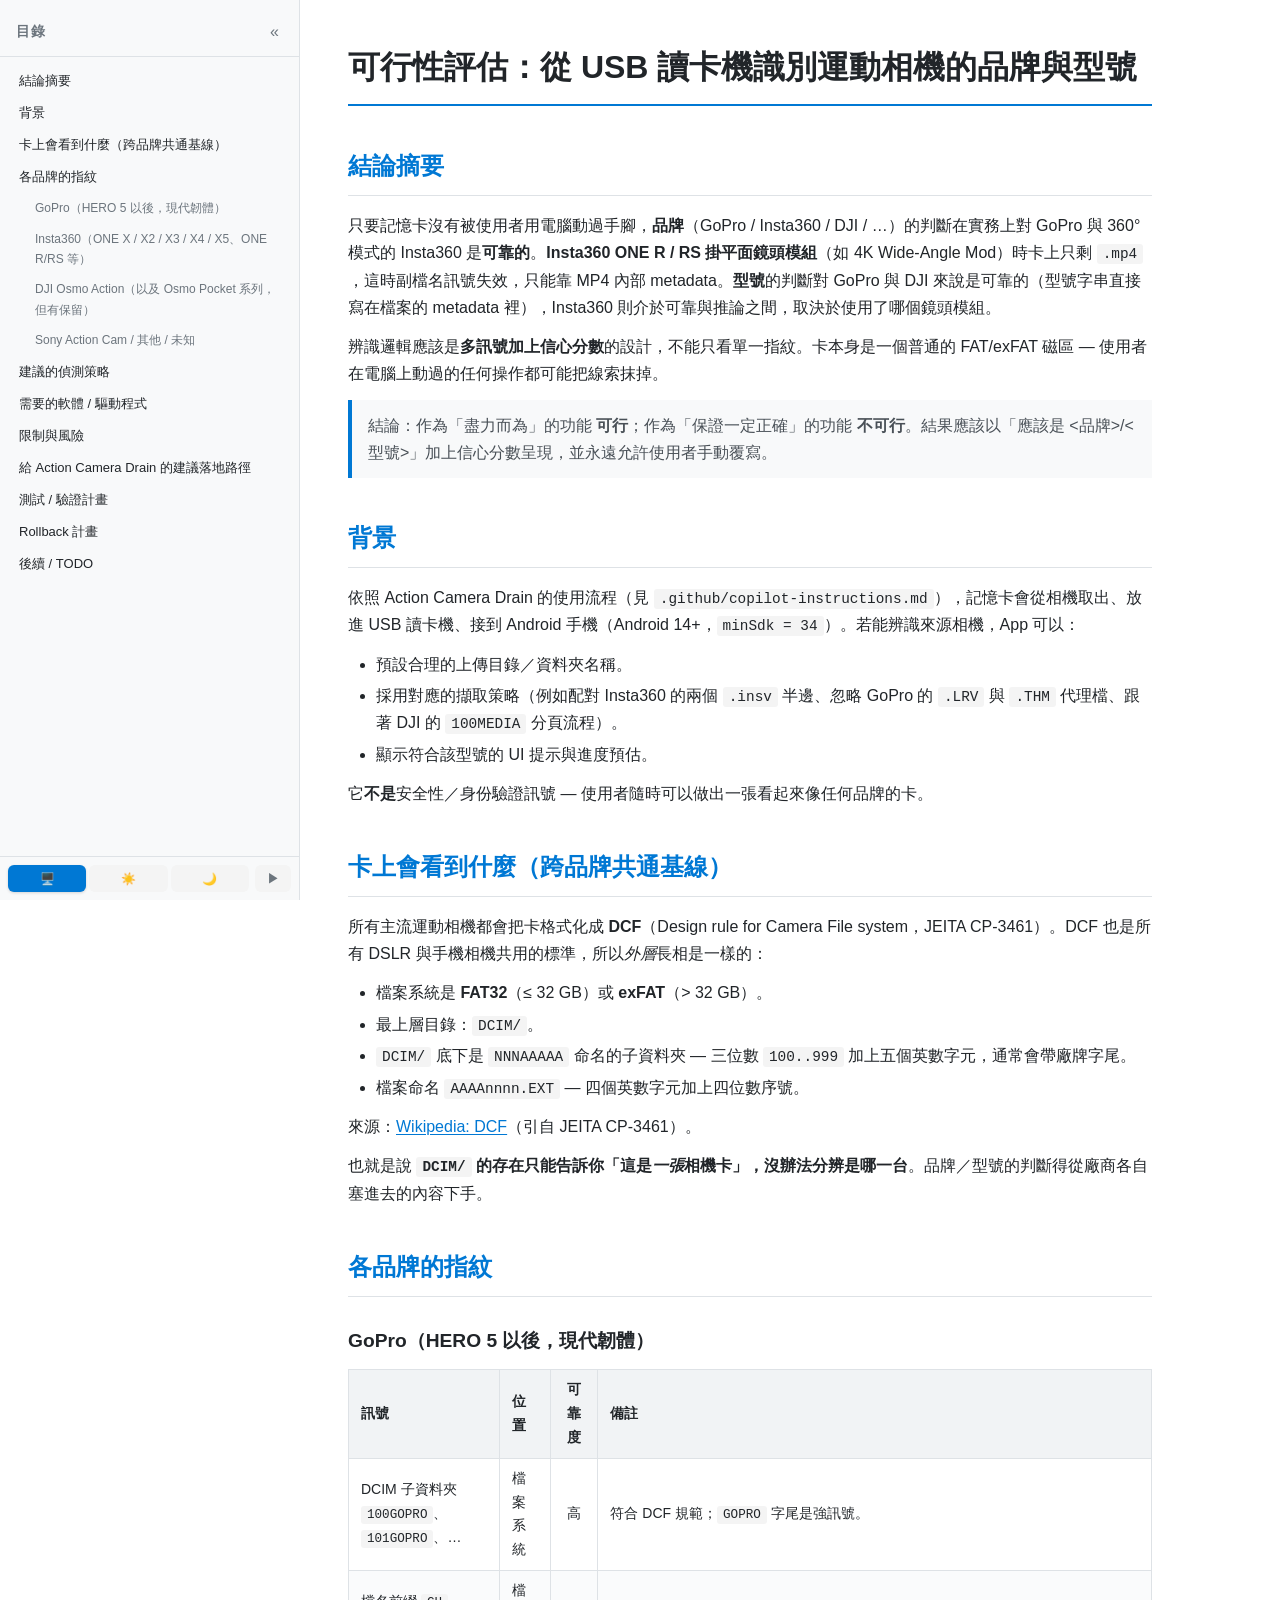
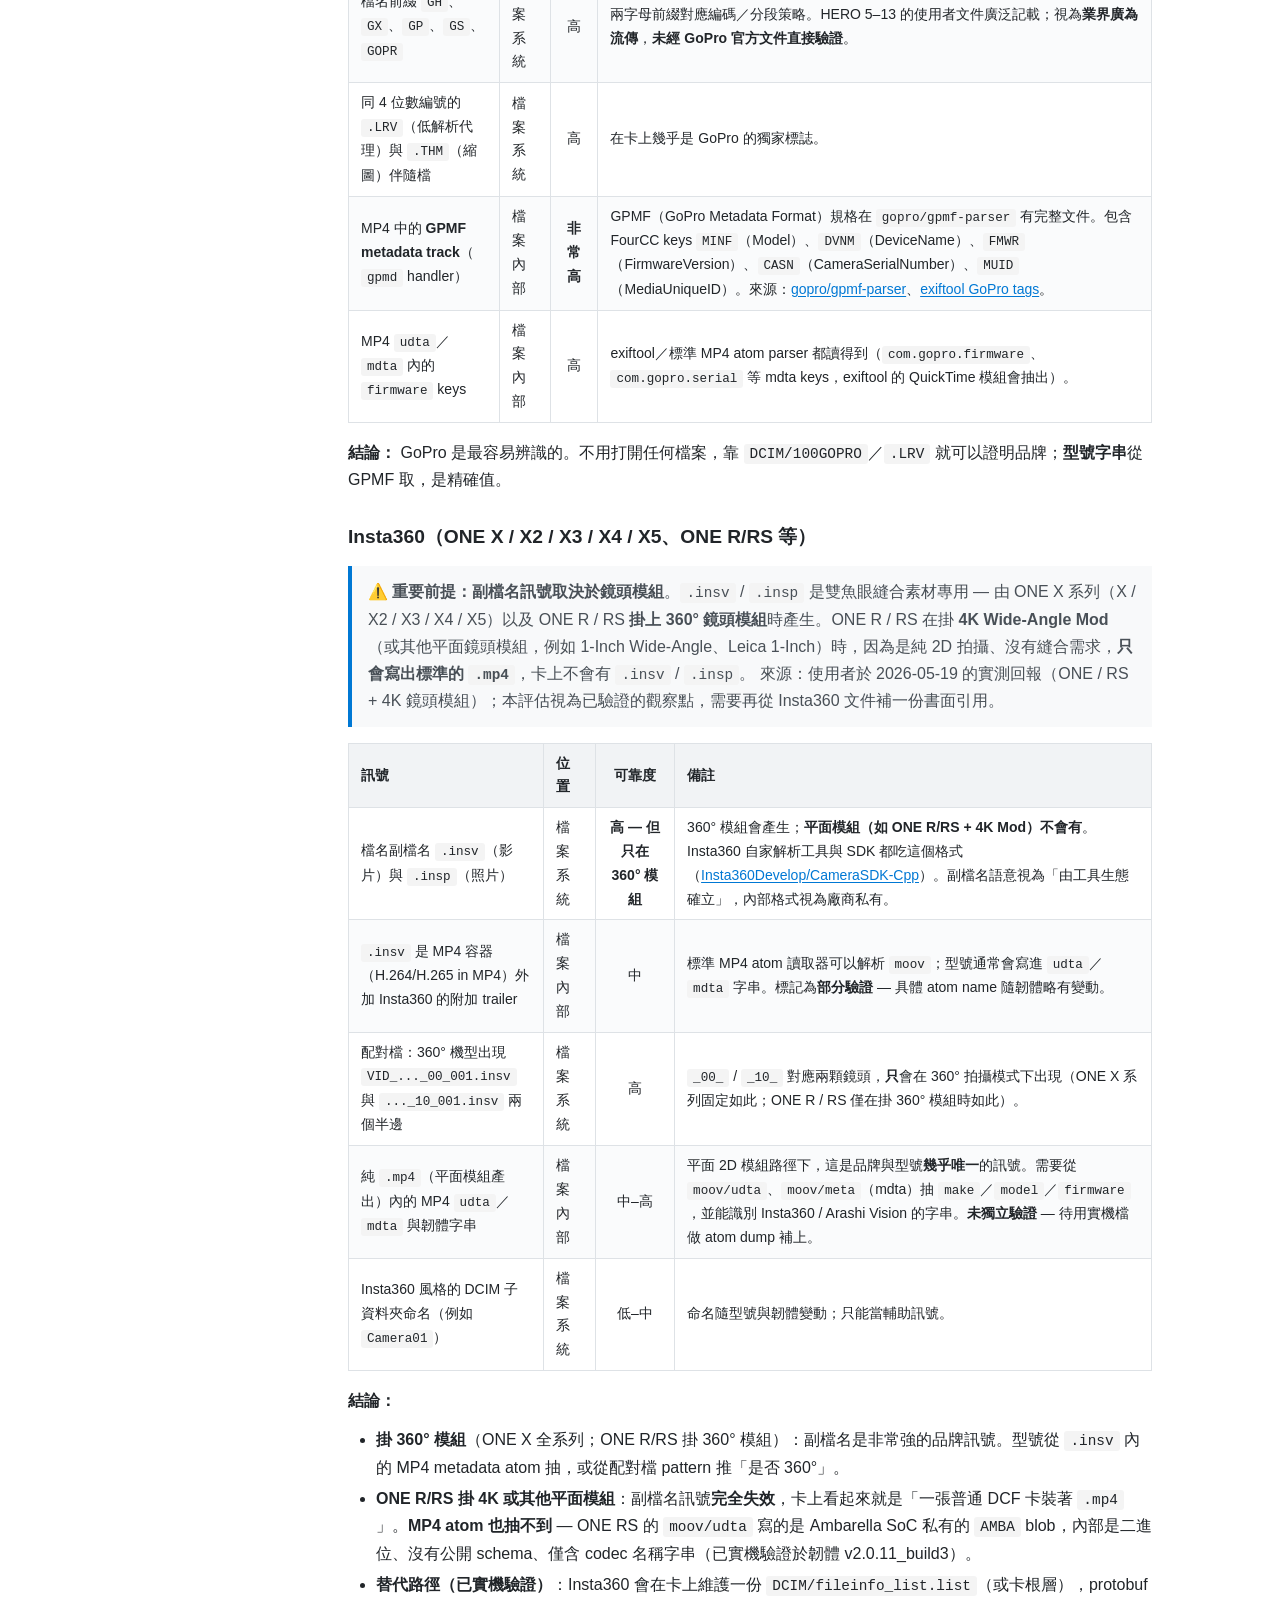
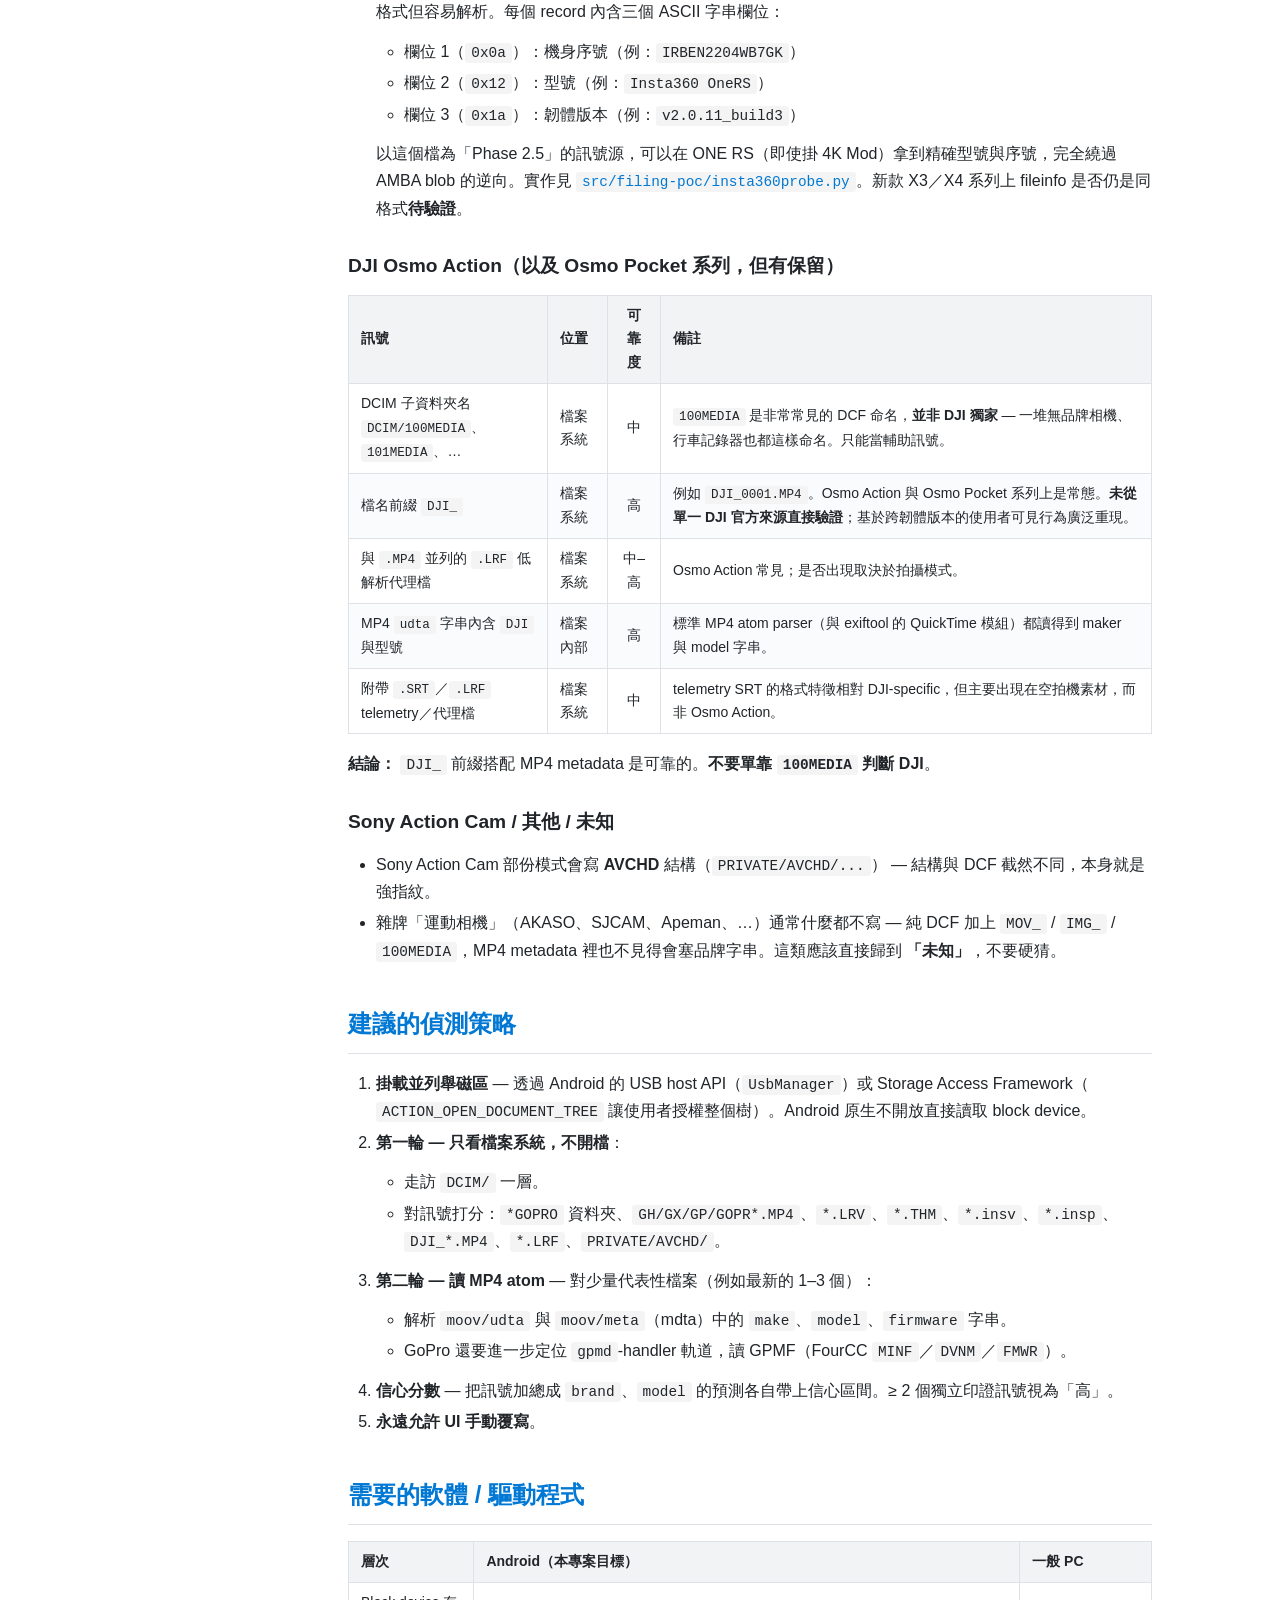
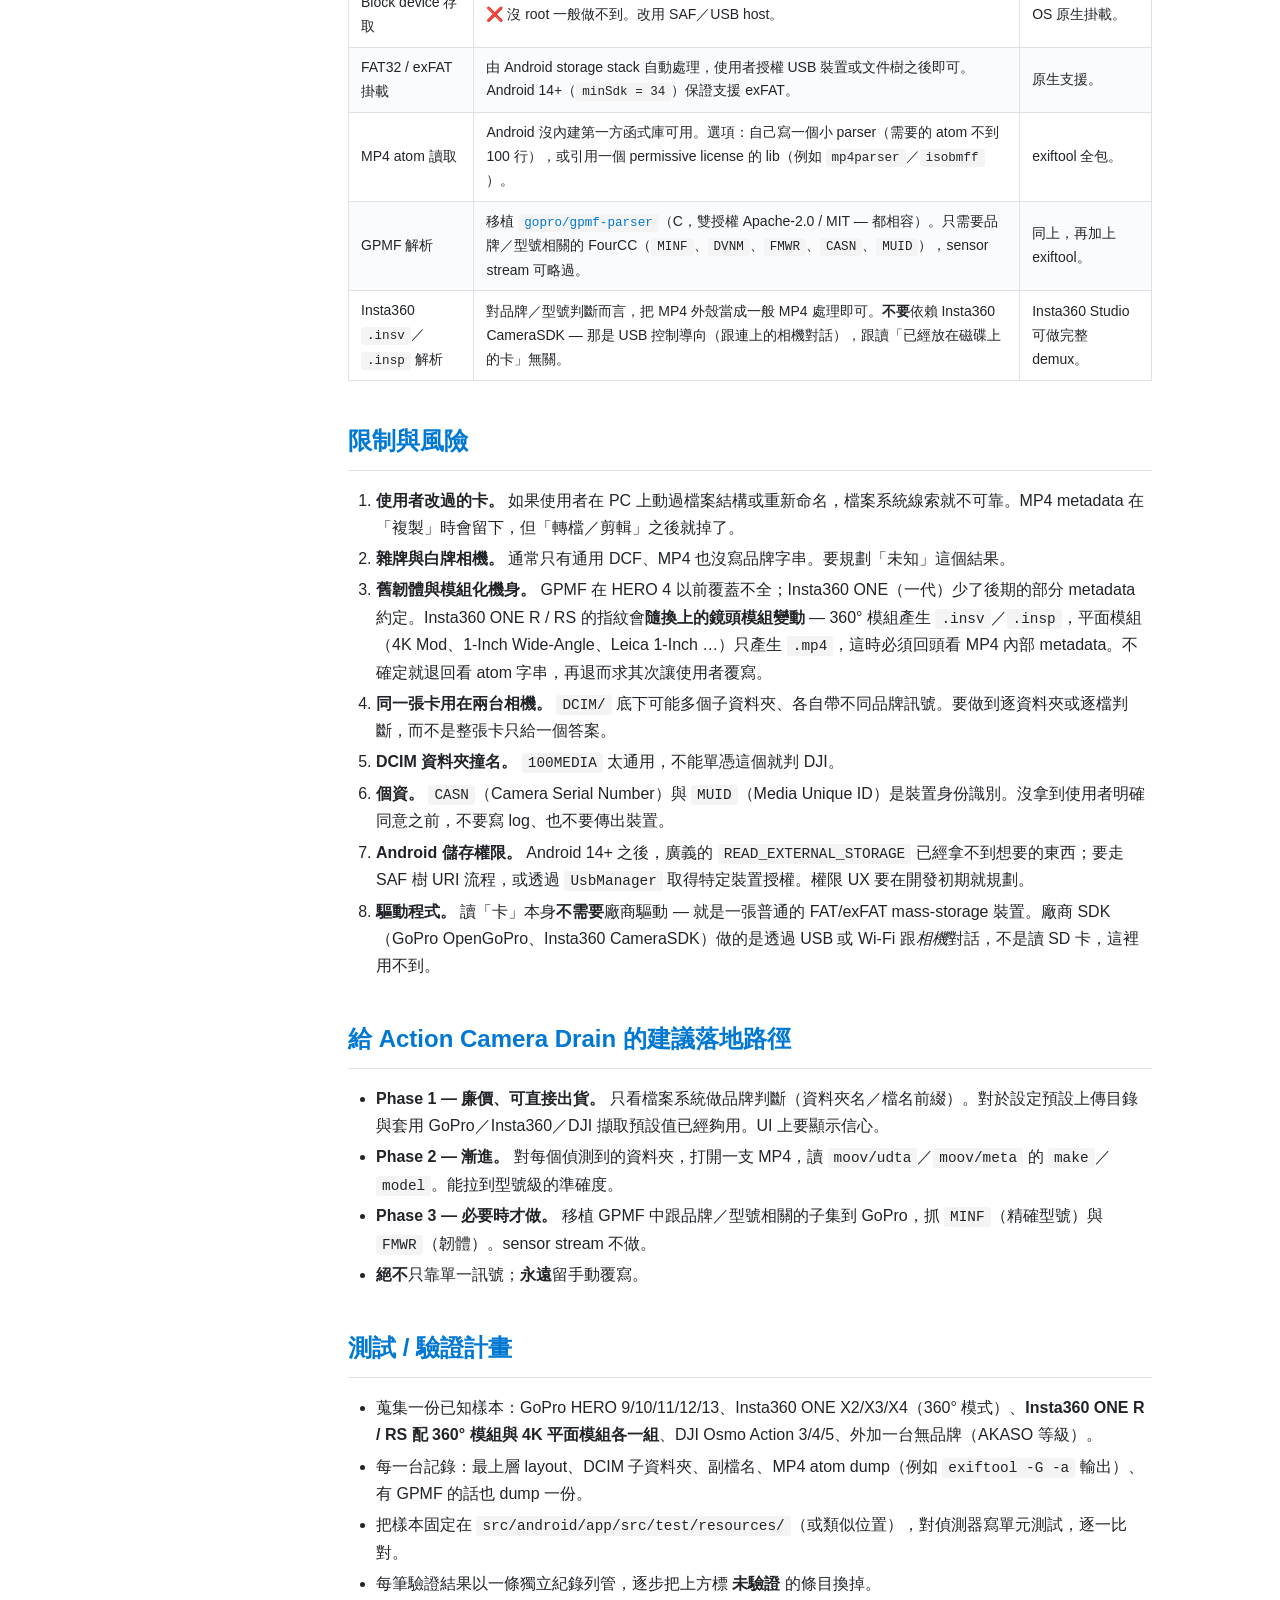
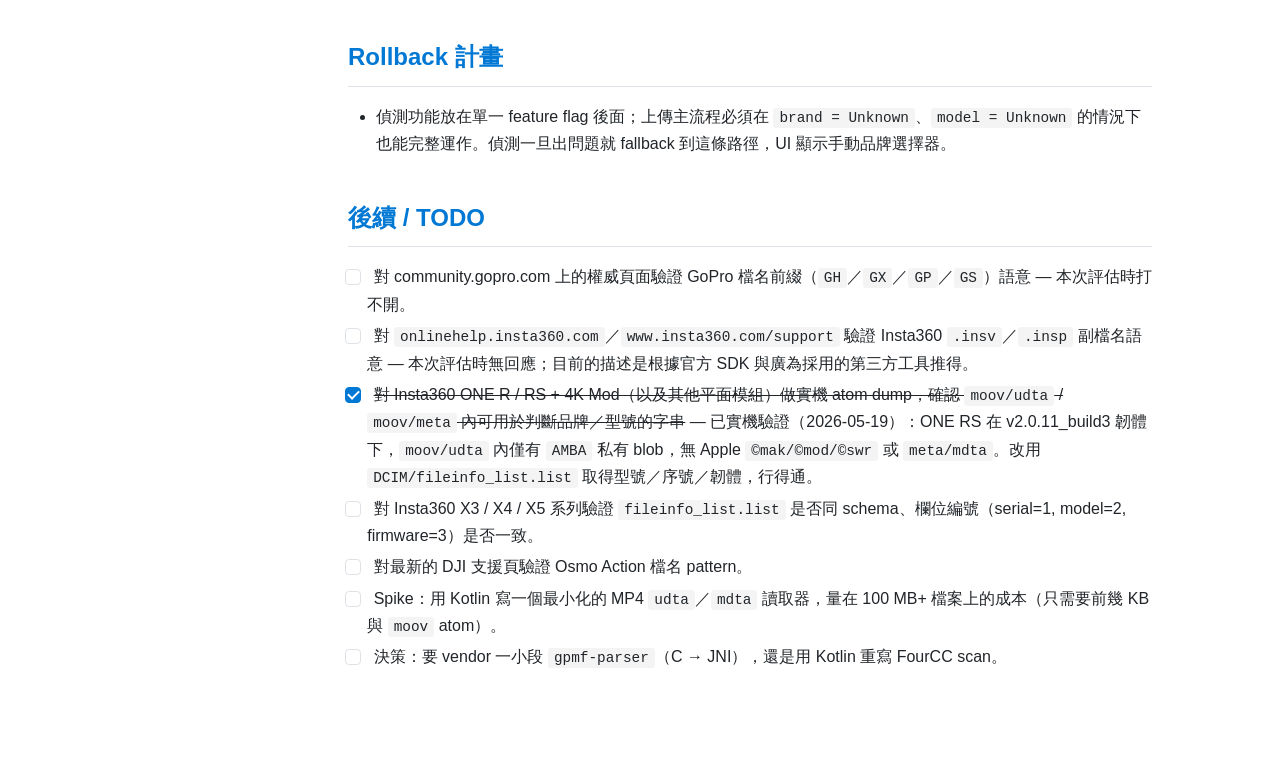
==== docs/eval-action-camera-flash-detection.html @ 180770f6 "feat: Standard Flow first version — docs, filing-poc, Android skeleton Documentation (docs/): - eval" ====
<!DOCTYPE html>
<html lang="zh-TW">
<head>
<meta charset="UTF-8">
<meta name="viewport" content="width=device-width, initial-scale=1.0">
<title>可行性評估：從 USB 讀卡機識別運動相機的品牌與型號 | eval-action-camera-flash-detection</title>
<link rel="icon" href="data:image/svg+xml,<svg xmlns='http://www.w3.org/2000/svg' viewBox='0 0 32 32'><rect x='6' y='2' width='20' height='28' rx='2' fill='%23fff' stroke='%230078d4' stroke-width='2'/><line x1='10' y1='10' x2='22' y2='10' stroke='%230078d4' stroke-width='1.5' stroke-linecap='round'/><line x1='10' y1='15' x2='22' y2='15' stroke='%23b0b0b0' stroke-width='1.5' stroke-linecap='round'/><line x1='10' y1='20' x2='18' y2='20' stroke='%23b0b0b0' stroke-width='1.5' stroke-linecap='round'/></svg>">
<meta name="description" content="評估當運動相機的記憶卡透過 USB 讀卡機連到電腦或手機時，是否能可靠地辨識出來源相機的品牌（GoPro / Insta360 / DJI / …）與型號，以及具體的做法、限制與風險。">
<meta name="author" content="dinowang">
<meta name="keywords" content="運動相機, GoPro, Insta360, DJI Osmo Action, DCF, GPMF, MP4 metadata, SD card, USB OTG, 指紋辨識">
<script>
// Apply theme early to prevent flash of wrong theme
(function(){var t=(function(){try{return localStorage.getItem('theme')}catch(_){return null}})()||'auto';var d=t==='auto'?window.matchMedia('(prefers-color-scheme:dark)').matches?'dark':'light':t;document.documentElement.setAttribute('data-theme',d)})();
</script>
<style>
:root {
  --sidebar-width: 300px;
  --bg-sidebar: #f8f9fa;
  --bg-main: #ffffff;
  --border-color: #dee2e6;
  --accent: #0078d4;
  --accent-bg: #e8f4fd;
  --text: #212529;
  --text-muted: #6c757d;
  --code-bg: #f4f4f4;
  --code-block-bg: #f6f8fa;
  --code-block-text: #24292e;
  --table-header-bg: #f1f3f5;
  --table-stripe-bg: #fafbfc;
  --blockquote-bg: #f8f9fa;
  --blockquote-text: #495057;
  --sidebar-hover: #e9ecef;
  --sidebar-scrollbar: #ccc;
  --lightbox-bg: rgba(0,0,0,0.7);
  --copy-btn-bg: #f0f0f0;
  --link-color: #0078d4;
  --link-visited: #68217a;
}
:root[data-theme="dark"] {
  --bg-sidebar: #1e1e1e;
  --bg-main: #181818;
  --border-color: #3a3a3a;
  --accent: #4da6ff;
  --accent-bg: #1a2e40;
  --text: #d4d4d4;
  --text-muted: #888;
  --code-bg: #2d2d2d;
  --code-block-bg: #0d0d0d;
  --code-block-text: #d4d4d4;
  --table-header-bg: #2a2a2a;
  --table-stripe-bg: #1f1f1f;
  --blockquote-bg: #222;
  --blockquote-text: #aaa;
  --sidebar-hover: #2a2a2a;
  --sidebar-scrollbar: #555;
  --lightbox-bg: rgba(0,0,0,0.85);
  --copy-btn-bg: #333;
  --link-color: #6cb6ff;
  --link-visited: #d2a8ff;
}
* { margin: 0; padding: 0; box-sizing: border-box; }
html { scroll-behavior: smooth; scroll-padding-top: 20px; }
body {
  font-family: -apple-system, BlinkMacSystemFont, "Segoe UI", Roboto, "Helvetica Neue", Arial, "Noto Sans TC", sans-serif;
  color: var(--text);
  background: var(--bg-main);
  line-height: 1.7;
  display: flex;
  min-height: 100vh;
  transition: background 0.2s ease, color 0.2s ease;
}

/* Sidebar */
nav.sidebar {
  position: fixed;
  top: 0;
  left: 0;
  bottom: 0;
  width: var(--sidebar-width);
  overflow: hidden;
  background: var(--bg-sidebar);
  border-right: 1px solid var(--border-color);
  padding: 20px 0 0;
  z-index: 100;
  scrollbar-width: thin;
  display: flex;
  flex-direction: column;
  transition: width 0.25s ease, min-width 0.25s ease;
}
nav.sidebar .toc-links {
  flex: 1 1 auto;
  overflow-y: auto;
  min-height: 0;
  padding-bottom: 8px;
  scrollbar-width: thin;
}
nav.sidebar::-webkit-scrollbar { width: 0; }
nav.sidebar::-webkit-scrollbar-thumb { background: var(--sidebar-scrollbar); border-radius: 2px; }
nav.sidebar .toc-title {
  font-size: 14px;
  font-weight: 700;
  color: var(--text-muted);
  text-transform: uppercase;
  letter-spacing: 0.5px;
  padding: 0 16px 12px;
  border-bottom: 1px solid var(--border-color);
  margin-bottom: 8px;
  display: flex;
  align-items: center;
  justify-content: space-between;
}
.toc-title-text { flex: 1; }
.sidebar-collapse-btn {
  border: none; background: transparent; color: var(--text-muted);
  font-size: 16px; cursor: pointer; padding: 0 4px; line-height: 1;
  transition: color 0.15s ease; flex-shrink: 0;
}
.sidebar-collapse-btn:hover { color: var(--text); }
nav.sidebar a {
  display: block;
  text-decoration: none;
  color: var(--text);
  padding: 5px 16px;
  font-size: 13px;
  border-left: 3px solid transparent;
  transition: all 0.15s ease;
}
nav.sidebar a.toc-h3 { padding-left: 32px; font-size: 12px; color: var(--text-muted); }
nav.sidebar a:hover { background: var(--sidebar-hover); color: var(--accent); }
nav.sidebar a.active {
  background: var(--accent-bg);
  color: var(--accent);
  border-left-color: var(--accent);
  font-weight: 600;
}
nav.sidebar a.active.toc-h3 { font-weight: 500; }
.toc-links::-webkit-scrollbar { width: 4px; }
.toc-links::-webkit-scrollbar-thumb { background: var(--sidebar-scrollbar); border-radius: 2px; }

/* Main content */
main.content {
  margin-left: var(--sidebar-width);
  flex: 1;
  max-width: 900px;
  padding: 40px 48px 80px;
  overflow-x: hidden;
  overflow-wrap: break-word;
  word-break: break-word;
  transition: margin-left 0.25s ease;
}
main.content h1 { font-size: 2em; margin: 0 0 16px; padding-bottom: 10px; border-bottom: 2px solid var(--accent); }
main.content h2 { font-size: 1.5em; margin: 40px 0 16px; padding-bottom: 8px; border-bottom: 1px solid var(--border-color); color: var(--accent); }
main.content h3 { font-size: 1.2em; margin: 28px 0 12px; }
main.content h4 { font-size: 1.05em; margin: 20px 0 8px; }
main.content p { margin: 0 0 12px; }
main.content ul, main.content ol { margin: 0 0 12px; padding-left: 28px; }
main.content li { margin-bottom: 4px; }
main.content hr { border: none; border-top: 1px solid var(--border-color); margin: 32px 0; }

main.content table {
  width: 100%;
  border-collapse: collapse;
  margin: 12px 0 16px;
  font-size: 14px;
}
main.content th, main.content td {
  border: 1px solid var(--border-color);
  padding: 8px 12px;
  text-align: left;
}
main.content th { background: var(--table-header-bg); font-weight: 600; }
main.content tr:nth-child(even) { background: var(--table-stripe-bg); }

main.content code {
  background: var(--code-bg);
  padding: 2px 6px;
  border-radius: 3px;
  font-size: 0.9em;
  font-family: "SFMono-Regular", Consolas, "Liberation Mono", Menlo, monospace;
}
main.content pre {
  background: var(--code-block-bg);
  color: var(--code-block-text);
  padding: 16px 20px;
  border-radius: 6px;
  overflow-x: auto;
  margin: 12px 0 16px;
  font-size: 13px;
  line-height: 1.5;
}
main.content pre code {
  background: transparent;
  padding: 0;
  color: inherit;
  font-size: inherit;
}
/* highlight.js syntax highlighting — GitHub Light theme */
pre code .hljs-doctag,
pre code .hljs-keyword,
pre code .hljs-meta .hljs-keyword,
pre code .hljs-template-tag,
pre code .hljs-template-variable,
pre code .hljs-type,
pre code .hljs-variable.language_ { color: #d73a49; }
pre code .hljs-title,
pre code .hljs-title.class_,
pre code .hljs-title.class_.inherited__,
pre code .hljs-title.function_ { color: #6f42c1; }
pre code .hljs-attr,
pre code .hljs-attribute,
pre code .hljs-literal,
pre code .hljs-meta,
pre code .hljs-number,
pre code .hljs-operator,
pre code .hljs-selector-attr,
pre code .hljs-selector-class,
pre code .hljs-selector-id,
pre code .hljs-variable { color: #005cc5; }
pre code .hljs-meta .hljs-string,
pre code .hljs-regexp,
pre code .hljs-string { color: #032f62; }
pre code .hljs-built_in,
pre code .hljs-symbol { color: #e36209; }
pre code .hljs-code,
pre code .hljs-comment,
pre code .hljs-formula { color: #6a737d; }
pre code .hljs-name,
pre code .hljs-quote,
pre code .hljs-selector-pseudo,
pre code .hljs-selector-tag { color: #22863a; }
pre code .hljs-subst { color: #24292e; }
pre code .hljs-section { color: #005cc5; font-weight: 700; }
pre code .hljs-bullet { color: #735c0f; }
pre code .hljs-emphasis { font-style: italic; }
pre code .hljs-strong { font-weight: 700; }
pre code .hljs-addition { color: #22863a; background-color: #f0fff4; }
pre code .hljs-deletion { color: #b31d28; background-color: #ffeef0; }
/* highlight.js syntax highlighting — GitHub Dark theme */
[data-theme="dark"] pre code .hljs-doctag,
[data-theme="dark"] pre code .hljs-keyword,
[data-theme="dark"] pre code .hljs-meta .hljs-keyword,
[data-theme="dark"] pre code .hljs-template-tag,
[data-theme="dark"] pre code .hljs-template-variable,
[data-theme="dark"] pre code .hljs-type,
[data-theme="dark"] pre code .hljs-variable.language_ { color: #ff7b72; }
[data-theme="dark"] pre code .hljs-title,
[data-theme="dark"] pre code .hljs-title.class_,
[data-theme="dark"] pre code .hljs-title.class_.inherited__,
[data-theme="dark"] pre code .hljs-title.function_ { color: #d2a8ff; }
[data-theme="dark"] pre code .hljs-attr,
[data-theme="dark"] pre code .hljs-attribute,
[data-theme="dark"] pre code .hljs-literal,
[data-theme="dark"] pre code .hljs-meta,
[data-theme="dark"] pre code .hljs-number,
[data-theme="dark"] pre code .hljs-operator,
[data-theme="dark"] pre code .hljs-selector-attr,
[data-theme="dark"] pre code .hljs-selector-class,
[data-theme="dark"] pre code .hljs-selector-id,
[data-theme="dark"] pre code .hljs-variable { color: #79c0ff; }
[data-theme="dark"] pre code .hljs-meta .hljs-string,
[data-theme="dark"] pre code .hljs-regexp,
[data-theme="dark"] pre code .hljs-string { color: #a5d6ff; }
[data-theme="dark"] pre code .hljs-built_in,
[data-theme="dark"] pre code .hljs-symbol { color: #ffa657; }
[data-theme="dark"] pre code .hljs-code,
[data-theme="dark"] pre code .hljs-comment,
[data-theme="dark"] pre code .hljs-formula { color: #8b949e; }
[data-theme="dark"] pre code .hljs-name,
[data-theme="dark"] pre code .hljs-quote,
[data-theme="dark"] pre code .hljs-selector-pseudo,
[data-theme="dark"] pre code .hljs-selector-tag { color: #7ee787; }
[data-theme="dark"] pre code .hljs-subst { color: #c9d1d9; }
[data-theme="dark"] pre code .hljs-section { color: #1f6feb; font-weight: 700; }
[data-theme="dark"] pre code .hljs-bullet { color: #f2cc60; }
[data-theme="dark"] pre code .hljs-addition { color: #aff5b4; background-color: #033a16; }
[data-theme="dark"] pre code .hljs-deletion { color: #ffdcd7; background-color: #67060c; }
main.content blockquote {
  border-left: 4px solid var(--accent);
  background: var(--blockquote-bg);
  padding: 12px 16px;
  margin: 12px 0 16px;
  color: var(--blockquote-text);
}
main.content blockquote p { margin-bottom: 4px; }
main.content blockquote p:last-child { margin-bottom: 0; }
main.content img {
  max-width: 100%;
  height: auto;
  /* border: 1px solid var(--border-color); */
  border-radius: 6px;
  margin: 8px 0;
  /* box-shadow: 0 2px 8px rgba(0,0,0,0.08); */
  cursor: zoom-in;
}
main.content p:has(> img:only-child) {
  text-align: center;
}
main.content a { color: var(--link-color); text-decoration: underline; text-underline-offset: 2px; }
main.content a:visited { color: var(--link-visited); }
main.content a:hover { color: var(--accent); }
main.content ul.contains-task-list { list-style: none; padding-left: 1.2em; }
main.content li.task-list-item { list-style: none; position: relative; padding-left: 0; }
/* GFM-style task list checkboxes: 自訂外觀，比原生 checkbox 易讀 */
main.content li.task-list-item > input[type="checkbox"] {
  appearance: none;
  -webkit-appearance: none;
  width: 16px;
  height: 16px;
  margin: 0 8px 0 -22px;
  vertical-align: -3px;
  border: 1px solid var(--border-color);
  border-radius: 4px;
  background: var(--bg);
  cursor: default;
  position: relative;
  flex-shrink: 0;
  transition: background 0.15s ease, border-color 0.15s ease;
}
main.content li.task-list-item > input[type="checkbox"]:checked {
  background: var(--accent);
  border-color: var(--accent);
}
main.content li.task-list-item > input[type="checkbox"]:checked::after {
  content: '';
  position: absolute;
  left: 4px;
  top: 0px;
  width: 5px;
  height: 9px;
  border: solid #fff;
  border-width: 0 2px 2px 0;
  transform: rotate(45deg);
}
main.content li.task-list-item > input[type="checkbox"]:disabled {
  opacity: 1;
}
main.content input[type="checkbox"] { margin-right: 6px; }

/* Inline code Copy button (popup 方式，不佔用文字流空間) */
.inline-code-wrapper {
  position: relative;
  display: inline-block;
}
/* 用 ::after 偽元素向右延伸 hover 區域，讓滑鼠移向 Copy 按鈕時不會斷開 */
.inline-code-wrapper::after {
  content: '';
  position: absolute;
  top: 0;
  right: -50px;
  width: 50px;
  height: 100%;
  pointer-events: none;
}
.inline-code-wrapper:hover::after {
  pointer-events: auto;
}
.copy-btn {
  font-family: inherit;
  font-size: 11px;
  cursor: pointer;
  border: 1px solid var(--border-color);
  border-radius: 4px;
  background: var(--copy-btn-bg);
  color: var(--text-muted);
  transition: all 0.15s ease;
  white-space: nowrap;
  user-select: none;
  -webkit-user-select: none;
}
.copy-btn:hover {
  background: var(--accent);
  color: #fff;
  border-color: var(--accent);
}
.inline-copy {
  position: absolute;
  right: 0;
  top: 50%;
  transform: translate(calc(100% + 4px), -50%);
  opacity: 0;
  pointer-events: none;
  padding: 1px 5px;
  transition: opacity 0.15s ease;
  z-index: 10;
}
.inline-code-wrapper:hover .inline-copy {
  opacity: 1;
  pointer-events: auto;
}

/* Code block Copy button */
.code-block-wrapper {
  position: relative;
  margin: 12px 0 16px;
}
.code-block-wrapper pre {
  margin: 0;
}
.code-block-copy {
  position: absolute;
  top: 8px;
  right: 8px;
  padding: 3px 10px;
  background: rgba(255,255,255,0.12);
  color: #aaa;
  border-color: rgba(255,255,255,0.2);
  z-index: 1;
}
.code-block-copy:hover {
  background: var(--accent);
  color: #fff;
  border-color: var(--accent);
}

/* Lightbox overlay */
.lightbox-overlay {
  position: fixed;
  top: 0;
  left: 0;
  width: 100%;
  height: 100%;
  background: var(--lightbox-bg);
  z-index: 9999;
  display: flex;
  align-items: center;
  justify-content: center;
  cursor: zoom-out;
  opacity: 0;
  transition: opacity 0.25s ease;
}
.lightbox-overlay.active {
  opacity: 1;
}
.lightbox-overlay > img,
.lightbox-overlay > span {
  position: absolute;
  border: none;
  border-radius: 4px;
  box-shadow: 0 8px 32px rgba(0,0,0,0.4);
  cursor: zoom-out;
  transition: all 0.3s ease;
  max-width: 90vw;
  max-height: 90vh;
}
.lightbox-overlay > img {
  object-fit: contain;
}
.lightbox-overlay > span {
  display: block;
  overflow: visible;
}
.lightbox-overlay > span > img {
  width: 100%;
  height: 100%;
  display: block;
  object-fit: contain;
  border-radius: 4px;
}

/* Sidebar collapsed state */
nav.sidebar.sidebar-collapsed {
  width: 40px;
  min-width: 40px;
  padding: 20px 0 0;
}
nav.sidebar.sidebar-collapsed .toc-title {
  padding: 0 0 12px;
  justify-content: center;
}
nav.sidebar.sidebar-collapsed .toc-title-text,
nav.sidebar.sidebar-collapsed .toc-links,
nav.sidebar.sidebar-collapsed .sidebar-controls {
  display: none;
}
nav.sidebar.sidebar-collapsed .sidebar-collapse-btn {
  padding: 4px;
}
body.sidebar-is-collapsed main.content {
  margin-left: 40px;
}

/* Sidebar bottom controls */
.sidebar-controls {
  flex: 0 0 auto;
  padding: 8px;
  border-top: 1px solid var(--border-color);
  margin-top: auto;
  display: flex;
  align-items: stretch;
  gap: 6px;
  height: 44px;
  box-sizing: border-box;
}
.theme-switcher {
  flex: 1 1 auto;
  display: grid;
  grid-template-columns: 1fr 1fr 1fr;
  gap: 3px;
  min-width: 0;
}
.theme-option {
  border: none;
  background: var(--code-bg);
  color: var(--text-muted);
  font-size: 12px;
  font-family: inherit;
  padding: 0;
  border-radius: 6px;
  cursor: pointer;
  transition: all 0.15s ease;
  user-select: none;
  -webkit-user-select: none;
  display: flex; align-items: center; justify-content: center;
  min-width: 0;
  overflow: hidden;
}
.theme-option:hover { color: var(--text); }
.theme-option.active {
  background: var(--accent);
  color: #fff;
  font-weight: 600;
  box-shadow: 0 1px 3px rgba(0,0,0,0.15);
}

/* Mobile floating expand button — only shown on small screens when sidebar collapsed */
.mobile-expand-btn {
  display: none;
  position: fixed;
  top: 50%;
  left: 0;
  transform: translateY(-50%);
  z-index: 150;
  width: 32px;
  height: 64px;
  border: none;
  background: var(--bg-sidebar);
  color: var(--text-muted);
  border-right: 1px solid var(--border-color);
  border-top-right-radius: 8px;
  border-bottom-right-radius: 8px;
  font-size: 18px;
  cursor: pointer;
  padding: 0;
  box-shadow: 2px 0 8px rgba(0,0,0,0.15);
  transition: color 0.15s ease, background 0.15s ease;
}
.mobile-expand-btn:hover { color: var(--text); background: var(--code-bg); }

/* Small screens: default to collapsed, expand via overlay */
@media (max-width: 900px) {
  nav.sidebar {
    transform: translateX(-100%);
    transition: transform 0.25s ease;
    width: var(--sidebar-width);
    min-width: var(--sidebar-width);
    overflow: visible;
  }
  nav.sidebar.sidebar-expanded {
    transform: translateX(0);
    z-index: 200;
    box-shadow: 4px 0 16px rgba(0,0,0,0.2);
  }
  nav.sidebar.sidebar-expanded .toc-title {
    padding: 0 16px 12px;
    justify-content: flex-start;
  }
  nav.sidebar.sidebar-expanded .toc-title-text,
  nav.sidebar.sidebar-expanded .toc-links,
  nav.sidebar.sidebar-expanded .sidebar-controls {
    display: flex;
  }
  nav.sidebar.sidebar-expanded .toc-links {
    display: block;
  }
  /* In-sidebar collapse button becomes a tab anchored to the right edge of sidebar */
  nav.sidebar .sidebar-collapse-btn {
    position: absolute;
    top: 50%;
    left: 100%;
    transform: translateY(-50%);
    width: 32px;
    height: 64px;
    background: var(--bg-sidebar);
    color: var(--text-muted);
    border: 1px solid var(--border-color);
    border-left: none;
    border-top-right-radius: 8px;
    border-bottom-right-radius: 8px;
    font-size: 18px;
    padding: 0;
    box-shadow: 2px 0 8px rgba(0,0,0,0.15);
    z-index: 201;
  }
  main.content {
    margin-left: 0;
    padding: 24px;
  }
  body.sidebar-is-collapsed main.content {
    margin-left: 0;
  }
  .mobile-expand-btn {
    display: block;
  }
  nav.sidebar.sidebar-expanded ~ .mobile-expand-btn,
  body:has(nav.sidebar.sidebar-expanded) .mobile-expand-btn {
    display: none;
  }
}
@media (max-width: 600px) {
  main.content { padding: 16px 12px 48px; max-width: 100vw; }
  main.content h1 { font-size: 1.5em; }
  main.content h2 { font-size: 1.25em; margin: 28px 0 12px; }
  main.content h3 { font-size: 1.1em; margin: 20px 0 8px; }
  main.content table { font-size: 13px; }
  main.content th, main.content td { padding: 6px 8px; }
  .inline-copy { display: none; }
  nav.sidebar.sidebar-expanded { width: 220px; min-width: 220px; }
  .theme-option, .slides-btn { font-size: 11px; }
}

/* Print page setup with customised margin-box headers/footers.
   Supported on Chromium 131+ (Chrome, Edge). Safari/Firefox ignore the
   margin-box content and fall back to their built-in browser header/footer.
   When margin-box content is present, Chromium auto-suppresses its default
   built-in header (date + title) and footer (URL + page numbers). */
@page {
  size: A4;
  margin: 18mm 18mm 22mm 18mm;

  @top-left {
    content: "可行性評估：從 USB 讀卡機識別運動相機的品牌與型號";
    font: 10pt / 1.2 -apple-system, "Segoe UI", system-ui, sans-serif;
    color: #555;
    padding-bottom: 4mm;
  }
  @top-right {
    content: "2026-05-19 03:35:00";
    font: 10pt / 1.2 -apple-system, "Segoe UI", system-ui, sans-serif;
    color: #777;
    padding-bottom: 4mm;
  }
  @bottom-left {
    content: "dinowang";
    font: 9pt / 1.2 -apple-system, "Segoe UI", system-ui, sans-serif;
    color: #777;
    padding-top: 4mm;
  }
  @bottom-right {
    content: "Page " counter(page) " of " counter(pages);
    font: 9pt / 1.2 -apple-system, "Segoe UI", system-ui, sans-serif;
    color: #777;
    padding-top: 4mm;
  }
}

/* Print mode: hide sidebar, controls, and any floating UI; show only the
   document body in full width with print-friendly colors. */
@media print {
  /* Force a clean white background regardless of user theme */
  :root, [data-theme="dark"] {
    --bg-main: #ffffff;
    --bg-sidebar: #ffffff;
    --text: #000000;
    --text-muted: #333333;
    --accent: #0a4d8c;
    --accent-bg: transparent;
    --border-color: #999999;
    --code-bg: #f0f0f0;
    --code-block-bg: #f6f6f6;
    --code-block-text: #000000;
    --table-header-bg: #eeeeee;
    --table-stripe-bg: #f6f6f6;
    --blockquote-bg: transparent;
    --blockquote-border: #999999;
    --blockquote-text: #333333;
  }
  body { background: #ffffff; color: #000000; }

  /* Hide chrome */
  nav.sidebar,
  .sidebar-collapse-btn,
  .mobile-expand-btn,
  .copy-btn,
  .inline-copy,
  .slides-btn,
  .theme-switcher,
  .sidebar-controls,
  .presentation-overlay,
  .presentation-close,
  .laser-dot,
  /* lightbox overlay (markdown-to-html) */
  .lightbox-overlay,
  /* animation-maker floating overlays (host + controls) */
  [data-anim-host],
  [data-anim-ctrl] {
    display: none !important;
  }

  /* Inline-code wrapper still shows the code (just hide the hover copy btn,
     covered above), so no change there. */

  /* Expand main content to the full page; remove the sidebar offset */
  main.content {
    margin: 0 !important;
    padding: 0 !important;
    max-width: none !important;
    width: 100% !important;
  }
  body.sidebar-is-collapsed main.content,
  body main.content {
    margin-left: 0 !important;
  }

  /* Print typography niceties */
  main.content a {
    color: #000000;
    text-decoration: underline;
  }
  main.content h1, main.content h2, main.content h3, main.content h4 {
    page-break-after: avoid;
  }
  main.content pre, main.content table, main.content blockquote, main.content img {
    page-break-inside: avoid;
  }
  main.content img {
    max-width: 100% !important;
    height: auto !important;
  }
  /* If a link has an http(s):// URL, append it after the text for paper trails.
     Skip anchors (same-page) and obviously-internal hrefs. */
  main.content a[href^="http"]::after {
    content: " (" attr(href) ")";
    font-size: 0.85em;
    color: #555;
    word-break: break-all;
  }
}

/* Presentation overlay */
.presentation-overlay {
  display: none;
  position: fixed; top: 0; left: 0; width: 100vw; height: 100vh;
  z-index: 99999;
}
.presentation-overlay.active { display: block; cursor: none; }
.presentation-overlay.active * { cursor: none; }
.presentation-overlay.active .reveal .controls { cursor: pointer; }
.presentation-loading {
  position: absolute; top: 50%; left: 50%; transform: translate(-50%, -50%);
  width: 36px; height: 36px; border: 3px solid rgba(128,128,128,0.2);
  border-top-color: var(--accent); border-radius: 50%;
  animation: spin 0.8s linear infinite;
}
@keyframes spin { to { transform: translate(-50%, -50%) rotate(360deg); } }
.laser-dot {
  position: fixed; width: 21px; height: 21px; border-radius: 50%;
  background: #e00; box-shadow: 0 0 8px 3px rgba(224,0,0,0.5);
  pointer-events: none; z-index: 100001; transform: translate(-50%,-50%);
  display: none;
}
.presentation-close {
  position: fixed; top: 12px; right: 16px; z-index: 100000;
  background: rgba(128,128,128,0.3); border: none; color: #fff;
  font-size: 24px; width: 40px; height: 40px; border-radius: 50%;
  cursor: pointer; display: none; align-items: center; justify-content: center;
  backdrop-filter: blur(4px); transition: background 0.2s;
}
.presentation-close:hover { background: rgba(128,128,128,0.5); }
.presentation-overlay.active ~ .presentation-close { display: flex; }

/* Reveal slide content styling */
.presentation-overlay .reveal .slides section { text-align: left; }
.presentation-overlay .reveal .slides h1 { font-size: 1.6em; margin-bottom: 0.4em; border: none; padding: 0; }
.presentation-overlay .reveal .slides h2 { font-size: 1.3em; margin-bottom: 0.3em; border: none; padding: 0; }
.presentation-overlay .reveal .slides h3 { font-size: 1.1em; margin-top: 0.6em; margin-bottom: 0.3em; border: none; padding: 0; }
.presentation-overlay .reveal .slides h4 { font-size: 0.95em; margin-top: 0.5em; margin-bottom: 0.2em; border: none; padding: 0; }
.presentation-overlay .reveal .slides p,
.presentation-overlay .reveal .slides li,
.presentation-overlay .reveal .slides td,
.presentation-overlay .reveal .slides th { font-size: 0.65em; line-height: 1.5; }
.presentation-overlay .reveal .slides li > p { font-size: inherit; margin: 0; }
.presentation-overlay .reveal .slides li { margin-bottom: 0.15em; }
.presentation-overlay .reveal .slides pre { font-size: 0.55em; }
.presentation-overlay .reveal .slides table { font-size: 0.6em; width: 100%; }
.presentation-overlay .reveal .slides ul,
.presentation-overlay .reveal .slides ol { display: block; margin-left: 1em; }
.presentation-overlay .reveal .slides img { max-height: 55vh; display: block; margin: 0.5em auto; }
.presentation-overlay .reveal .slides > section > section { overflow-y: auto; max-height: 100%; }
/* Reset page styles inside reveal — let reveal theme control colors */
.presentation-overlay .reveal .slides h1,
.presentation-overlay .reveal .slides h2,
.presentation-overlay .reveal .slides h3,
.presentation-overlay .reveal .slides h4,
.presentation-overlay .reveal .slides p,
.presentation-overlay .reveal .slides li,
.presentation-overlay .reveal .slides td,
.presentation-overlay .reveal .slides th,
.presentation-overlay .reveal .slides a,
.presentation-overlay .reveal .slides code,
.presentation-overlay .reveal .slides blockquote {
  color: inherit;
}
.presentation-overlay .reveal .slides pre,
.presentation-overlay .reveal .slides code {
  background: rgba(128,128,128,0.15);
}
.presentation-overlay .reveal .slides table {
  border-collapse: collapse;
}
.presentation-overlay .reveal .slides th,
.presentation-overlay .reveal .slides td {
  border: 1px solid rgba(128,128,128,0.3);
  padding: 4px 8px;
  background: transparent;
}
.presentation-overlay .reveal .slides th {
  background: rgba(128,128,128,0.1);
  font-weight: 600;
}
.presentation-overlay .reveal .slides tr:nth-child(even) {
  background: transparent;
}
.presentation-overlay .reveal .slides blockquote {
  background: rgba(128,128,128,0.1);
  border-left: 4px solid rgba(128,128,128,0.4);
  padding: 8px 16px;
  margin: 8px 0;
}
.presentation-overlay .reveal .slides hr {
  border-color: rgba(128,128,128,0.3);
}
.presentation-overlay .reveal .slides section > hr:last-child {
  display: none;
}
.presentation-overlay .copy-btn {
  display: none !important;
}

/* Slides button in sidebar */
.slides-btn {
  flex: 0 0 36px;
  background: var(--code-bg); color: var(--text-muted); border: none; border-radius: 6px;
  font-size: 13px; cursor: pointer; transition: all 0.15s ease;
  display: flex; align-items: center; justify-content: center;
  min-width: 0; overflow: hidden;
}
.slides-btn:hover { color: var(--text); background: var(--border-color); }
</style>
</head>
<body>
<button class="mobile-expand-btn" id="mobileExpandBtn" title="展開側欄" aria-label="展開側欄">»</button>
<nav class="sidebar" id="sidebar">
  <div class="toc-title"><span class="toc-title-text">目錄</span><button class="sidebar-collapse-btn" id="sidebarCollapseBtn" title="收合側欄">«</button></div>
  <div class="toc-links">
  <a class="toc-h2" href="#結論摘要" data-target="結論摘要">結論摘要</a>
  <a class="toc-h2" href="#背景" data-target="背景">背景</a>
  <a class="toc-h2" href="#卡上會看到什麼跨品牌共通基線" data-target="卡上會看到什麼跨品牌共通基線">卡上會看到什麼（跨品牌共通基線）</a>
  <a class="toc-h2" href="#各品牌的指紋" data-target="各品牌的指紋">各品牌的指紋</a>
  <a class="toc-h3" href="#goprohero-5-以後現代韌體" data-target="goprohero-5-以後現代韌體">GoPro（HERO 5 以後，現代韌體）</a>
  <a class="toc-h3" href="#insta360one-x-x2-x3-x4-x5one-rrs-等" data-target="insta360one-x-x2-x3-x4-x5one-rrs-等">Insta360（ONE X / X2 / X3 / X4 / X5、ONE R/RS 等）</a>
  <a class="toc-h3" href="#dji-osmo-action以及-osmo-pocket-系列但有保留" data-target="dji-osmo-action以及-osmo-pocket-系列但有保留">DJI Osmo Action（以及 Osmo Pocket 系列，但有保留）</a>
  <a class="toc-h3" href="#sony-action-cam-其他-未知" data-target="sony-action-cam-其他-未知">Sony Action Cam / 其他 / 未知</a>
  <a class="toc-h2" href="#建議的偵測策略" data-target="建議的偵測策略">建議的偵測策略</a>
  <a class="toc-h2" href="#需要的軟體-驅動程式" data-target="需要的軟體-驅動程式">需要的軟體 / 驅動程式</a>
  <a class="toc-h2" href="#限制與風險" data-target="限制與風險">限制與風險</a>
  <a class="toc-h2" href="#給-action-camera-drain-的建議落地路徑" data-target="給-action-camera-drain-的建議落地路徑">給 Action Camera Drain 的建議落地路徑</a>
  <a class="toc-h2" href="#測試-驗證計畫" data-target="測試-驗證計畫">測試 / 驗證計畫</a>
  <a class="toc-h2" href="#rollback-計畫" data-target="rollback-計畫">Rollback 計畫</a>
  <a class="toc-h2" href="#後續-todo" data-target="後續-todo">後續 / TODO</a>

  </div>
  <div class="sidebar-controls">
    <div class="theme-switcher">
      <button class="theme-option active" data-theme="auto" title="Auto">🖥️</button>
      <button class="theme-option" data-theme="light" title="Light">☀️</button>
      <button class="theme-option" data-theme="dark" title="Dark">🌙</button>
    </div>
    <button class="slides-btn" id="slidesBtn" title="Presentation mode">▶</button>
  </div>
</nav>

<div class="presentation-overlay" id="presentationOverlay"></div>
<div class="laser-dot" id="laserDot"></div>
<button class="presentation-close" id="presentationClose" title="Exit presentation">✕</button>

<main class="content">
<h1 id="可行性評估從-usb-讀卡機識別運動相機的品牌與型號">可行性評估：從 USB 讀卡機識別運動相機的品牌與型號</h1>
<h2 id="結論摘要">結論摘要</h2>
<p>只要記憶卡沒有被使用者用電腦動過手腳，<strong>品牌</strong>（GoPro / Insta360 / DJI / …）的判斷在實務上對 GoPro 與 360° 模式的 Insta360 是<strong>可靠的</strong>。<strong>Insta360 ONE R / RS 掛平面鏡頭模組</strong>（如 4K Wide-Angle Mod）時卡上只剩 <span class="inline-code-wrapper"><code>.mp4</code><button class="copy-btn inline-copy" onclick="copyInlineCode(this)">Copy</button></span>，這時副檔名訊號失效，只能靠 MP4 內部 metadata。<strong>型號</strong>的判斷對 GoPro 與 DJI 來說是可靠的（型號字串直接寫在檔案的 metadata 裡），Insta360 則介於可靠與推論之間，取決於使用了哪個鏡頭模組。</p>
<p>辨識邏輯應該是<strong>多訊號加上信心分數</strong>的設計，不能只看單一指紋。卡本身是一個普通的 FAT/exFAT 磁區 — 使用者在電腦上動過的任何操作都可能把線索抹掉。</p>
<blockquote>
<p>結論：作為「盡力而為」的功能 <strong>可行</strong>；作為「保證一定正確」的功能 <strong>不可行</strong>。結果應該以「應該是 <品牌>/<型號>」加上信心分數呈現，並永遠允許使用者手動覆寫。</p>
</blockquote>
<h2 id="背景">背景</h2>
<p>依照 Action Camera Drain 的使用流程（見 <span class="inline-code-wrapper"><code>.github/copilot-instructions.md</code><button class="copy-btn inline-copy" onclick="copyInlineCode(this)">Copy</button></span>），記憶卡會從相機取出、放進 USB 讀卡機、接到 Android 手機（Android 14+，<span class="inline-code-wrapper"><code>minSdk = 34</code><button class="copy-btn inline-copy" onclick="copyInlineCode(this)">Copy</button></span>）。若能辨識來源相機，App 可以：</p>
<ul>
<li>預設合理的上傳目錄／資料夾名稱。</li>
<li>採用對應的擷取策略（例如配對 Insta360 的兩個 <span class="inline-code-wrapper"><code>.insv</code><button class="copy-btn inline-copy" onclick="copyInlineCode(this)">Copy</button></span> 半邊、忽略 GoPro 的 <span class="inline-code-wrapper"><code>.LRV</code><button class="copy-btn inline-copy" onclick="copyInlineCode(this)">Copy</button></span> 與 <span class="inline-code-wrapper"><code>.THM</code><button class="copy-btn inline-copy" onclick="copyInlineCode(this)">Copy</button></span> 代理檔、跟著 DJI 的 <span class="inline-code-wrapper"><code>100MEDIA</code><button class="copy-btn inline-copy" onclick="copyInlineCode(this)">Copy</button></span> 分頁流程）。</li>
<li>顯示符合該型號的 UI 提示與進度預估。</li>
</ul>
<p>它<strong>不是</strong>安全性／身份驗證訊號 — 使用者隨時可以做出一張看起來像任何品牌的卡。</p>
<h2 id="卡上會看到什麼跨品牌共通基線">卡上會看到什麼（跨品牌共通基線）</h2>
<p>所有主流運動相機都會把卡格式化成 <strong>DCF</strong>（Design rule for Camera File system，JEITA CP-3461）。DCF 也是所有 DSLR 與手機相機共用的標準，所以<em>外層</em>長相是一樣的：</p>
<ul>
<li>檔案系統是 <strong>FAT32</strong>（≤ 32 GB）或 <strong>exFAT</strong>（> 32 GB）。</li>
<li>最上層目錄：<span class="inline-code-wrapper"><code>DCIM/</code><button class="copy-btn inline-copy" onclick="copyInlineCode(this)">Copy</button></span>。</li>
<li><span class="inline-code-wrapper"><code>DCIM/</code><button class="copy-btn inline-copy" onclick="copyInlineCode(this)">Copy</button></span> 底下是 <span class="inline-code-wrapper"><code>NNNAAAAA</code><button class="copy-btn inline-copy" onclick="copyInlineCode(this)">Copy</button></span> 命名的子資料夾 — 三位數 <span class="inline-code-wrapper"><code>100..999</code><button class="copy-btn inline-copy" onclick="copyInlineCode(this)">Copy</button></span> 加上五個英數字元，通常會帶廠牌字尾。</li>
<li>檔案命名 <span class="inline-code-wrapper"><code>AAAAnnnn.EXT</code><button class="copy-btn inline-copy" onclick="copyInlineCode(this)">Copy</button></span> — 四個英數字元加上四位數序號。</li>
</ul>
<p>來源：<a href="https://en.wikipedia.org/wiki/Design_rule_for_Camera_File_system">Wikipedia: DCF</a>（引自 JEITA CP-3461）。</p>
<p>也就是說 <strong><span class="inline-code-wrapper"><code>DCIM/</code><button class="copy-btn inline-copy" onclick="copyInlineCode(this)">Copy</button></span> 的存在只能告訴你「這是<em>一張</em>相機卡」，沒辦法分辨是哪一台</strong>。品牌／型號的判斷得從廠商各自塞進去的內容下手。</p>
<h2 id="各品牌的指紋">各品牌的指紋</h2>
<h3 id="goprohero-5-以後現代韌體">GoPro（HERO 5 以後，現代韌體）</h3>
<table>
<thead><tr>
<th>訊號</th>
<th>位置</th>
<th style="text-align:center">可靠度</th>
<th>備註</th>
</tr></thead>
<tbody>
<tr>
<td>DCIM 子資料夾 <span class="inline-code-wrapper"><code>100GOPRO</code><button class="copy-btn inline-copy" onclick="copyInlineCode(this)">Copy</button></span>、<span class="inline-code-wrapper"><code>101GOPRO</code><button class="copy-btn inline-copy" onclick="copyInlineCode(this)">Copy</button></span>、…</td>
<td>檔案系統</td>
<td style="text-align:center">高</td>
<td>符合 DCF 規範；<span class="inline-code-wrapper"><code>GOPRO</code><button class="copy-btn inline-copy" onclick="copyInlineCode(this)">Copy</button></span> 字尾是強訊號。</td>
</tr>
<tr>
<td>檔名前綴 <span class="inline-code-wrapper"><code>GH</code><button class="copy-btn inline-copy" onclick="copyInlineCode(this)">Copy</button></span>、<span class="inline-code-wrapper"><code>GX</code><button class="copy-btn inline-copy" onclick="copyInlineCode(this)">Copy</button></span>、<span class="inline-code-wrapper"><code>GP</code><button class="copy-btn inline-copy" onclick="copyInlineCode(this)">Copy</button></span>、<span class="inline-code-wrapper"><code>GS</code><button class="copy-btn inline-copy" onclick="copyInlineCode(this)">Copy</button></span>、<span class="inline-code-wrapper"><code>GOPR</code><button class="copy-btn inline-copy" onclick="copyInlineCode(this)">Copy</button></span></td>
<td>檔案系統</td>
<td style="text-align:center">高</td>
<td>兩字母前綴對應編碼／分段策略。HERO 5–13 的使用者文件廣泛記載；視為<strong>業界廣為流傳</strong>，<strong>未經 GoPro 官方文件直接驗證</strong>。</td>
</tr>
<tr>
<td>同 4 位數編號的 <span class="inline-code-wrapper"><code>.LRV</code><button class="copy-btn inline-copy" onclick="copyInlineCode(this)">Copy</button></span>（低解析代理）與 <span class="inline-code-wrapper"><code>.THM</code><button class="copy-btn inline-copy" onclick="copyInlineCode(this)">Copy</button></span>（縮圖）伴隨檔</td>
<td>檔案系統</td>
<td style="text-align:center">高</td>
<td>在卡上幾乎是 GoPro 的獨家標誌。</td>
</tr>
<tr>
<td>MP4 中的 <strong>GPMF metadata track</strong>（<span class="inline-code-wrapper"><code>gpmd</code><button class="copy-btn inline-copy" onclick="copyInlineCode(this)">Copy</button></span> handler）</td>
<td>檔案內部</td>
<td style="text-align:center"><strong>非常高</strong></td>
<td>GPMF（GoPro Metadata Format）規格在 <span class="inline-code-wrapper"><code>gopro/gpmf-parser</code><button class="copy-btn inline-copy" onclick="copyInlineCode(this)">Copy</button></span> 有完整文件。包含 FourCC keys <span class="inline-code-wrapper"><code>MINF</code><button class="copy-btn inline-copy" onclick="copyInlineCode(this)">Copy</button></span>（Model）、<span class="inline-code-wrapper"><code>DVNM</code><button class="copy-btn inline-copy" onclick="copyInlineCode(this)">Copy</button></span>（DeviceName）、<span class="inline-code-wrapper"><code>FMWR</code><button class="copy-btn inline-copy" onclick="copyInlineCode(this)">Copy</button></span>（FirmwareVersion）、<span class="inline-code-wrapper"><code>CASN</code><button class="copy-btn inline-copy" onclick="copyInlineCode(this)">Copy</button></span>（CameraSerialNumber）、<span class="inline-code-wrapper"><code>MUID</code><button class="copy-btn inline-copy" onclick="copyInlineCode(this)">Copy</button></span>（MediaUniqueID）。來源：<a href="https://github.com/gopro/gpmf-parser">gopro/gpmf-parser</a>、<a href="https://exiftool.org/TagNames/GoPro.html">exiftool GoPro tags</a>。</td>
</tr>
<tr>
<td>MP4 <span class="inline-code-wrapper"><code>udta</code><button class="copy-btn inline-copy" onclick="copyInlineCode(this)">Copy</button></span>／<span class="inline-code-wrapper"><code>mdta</code><button class="copy-btn inline-copy" onclick="copyInlineCode(this)">Copy</button></span> 內的 <span class="inline-code-wrapper"><code>firmware</code><button class="copy-btn inline-copy" onclick="copyInlineCode(this)">Copy</button></span> keys</td>
<td>檔案內部</td>
<td style="text-align:center">高</td>
<td>exiftool／標準 MP4 atom parser 都讀得到（<span class="inline-code-wrapper"><code>com.gopro.firmware</code><button class="copy-btn inline-copy" onclick="copyInlineCode(this)">Copy</button></span>、<span class="inline-code-wrapper"><code>com.gopro.serial</code><button class="copy-btn inline-copy" onclick="copyInlineCode(this)">Copy</button></span> 等 mdta keys，exiftool 的 QuickTime 模組會抽出）。</td>
</tr>
</tbody></table>
<p><strong>結論：</strong> GoPro 是最容易辨識的。不用打開任何檔案，靠 <span class="inline-code-wrapper"><code>DCIM/100GOPRO</code><button class="copy-btn inline-copy" onclick="copyInlineCode(this)">Copy</button></span>／<span class="inline-code-wrapper"><code>.LRV</code><button class="copy-btn inline-copy" onclick="copyInlineCode(this)">Copy</button></span> 就可以證明品牌；<strong>型號字串</strong>從 GPMF 取，是精確值。</p>
<h3 id="insta360one-x-x2-x3-x4-x5one-rrs-等">Insta360（ONE X / X2 / X3 / X4 / X5、ONE R/RS 等）</h3>
<blockquote>
<p>⚠️ <strong>重要前提：副檔名訊號取決於鏡頭模組</strong>。<span class="inline-code-wrapper"><code>.insv</code><button class="copy-btn inline-copy" onclick="copyInlineCode(this)">Copy</button></span> / <span class="inline-code-wrapper"><code>.insp</code><button class="copy-btn inline-copy" onclick="copyInlineCode(this)">Copy</button></span> 是雙魚眼縫合素材專用 — 由 ONE X 系列（X / X2 / X3 / X4 / X5）以及 ONE R / RS <strong>掛上 360° 鏡頭模組</strong>時產生。ONE R / RS 在掛 <strong>4K Wide-Angle Mod</strong>（或其他平面鏡頭模組，例如 1-Inch Wide-Angle、Leica 1-Inch）時，因為是純 2D 拍攝、沒有縫合需求，<strong>只會寫出標準的 <span class="inline-code-wrapper"><code>.mp4</code><button class="copy-btn inline-copy" onclick="copyInlineCode(this)">Copy</button></span></strong>，卡上不會有 <span class="inline-code-wrapper"><code>.insv</code><button class="copy-btn inline-copy" onclick="copyInlineCode(this)">Copy</button></span> / <span class="inline-code-wrapper"><code>.insp</code><button class="copy-btn inline-copy" onclick="copyInlineCode(this)">Copy</button></span>。
來源：使用者於 2026-05-19 的實測回報（ONE / RS + 4K 鏡頭模組）；本評估視為已驗證的觀察點，需要再從 Insta360 文件補一份書面引用。</p>
</blockquote>
<table>
<thead><tr>
<th>訊號</th>
<th>位置</th>
<th style="text-align:center">可靠度</th>
<th>備註</th>
</tr></thead>
<tbody>
<tr>
<td>檔名副檔名 <span class="inline-code-wrapper"><code>.insv</code><button class="copy-btn inline-copy" onclick="copyInlineCode(this)">Copy</button></span>（影片）與 <span class="inline-code-wrapper"><code>.insp</code><button class="copy-btn inline-copy" onclick="copyInlineCode(this)">Copy</button></span>（照片）</td>
<td>檔案系統</td>
<td style="text-align:center"><strong>高 — 但只在 360° 模組</strong></td>
<td>360° 模組會產生；<strong>平面模組（如 ONE R/RS + 4K Mod）不會有</strong>。Insta360 自家解析工具與 SDK 都吃這個格式（<a href="https://github.com/Insta360Develop/CameraSDK-Cpp">Insta360Develop/CameraSDK-Cpp</a>）。副檔名語意視為「由工具生態確立」，內部格式視為廠商私有。</td>
</tr>
<tr>
<td><span class="inline-code-wrapper"><code>.insv</code><button class="copy-btn inline-copy" onclick="copyInlineCode(this)">Copy</button></span> 是 MP4 容器（H.264/H.265 in MP4）外加 Insta360 的附加 trailer</td>
<td>檔案內部</td>
<td style="text-align:center">中</td>
<td>標準 MP4 atom 讀取器可以解析 <span class="inline-code-wrapper"><code>moov</code><button class="copy-btn inline-copy" onclick="copyInlineCode(this)">Copy</button></span>；型號通常會寫進 <span class="inline-code-wrapper"><code>udta</code><button class="copy-btn inline-copy" onclick="copyInlineCode(this)">Copy</button></span>／<span class="inline-code-wrapper"><code>mdta</code><button class="copy-btn inline-copy" onclick="copyInlineCode(this)">Copy</button></span> 字串。標記為<strong>部分驗證</strong> — 具體 atom name 隨韌體略有變動。</td>
</tr>
<tr>
<td>配對檔：360° 機型出現 <span class="inline-code-wrapper"><code>VID_..._00_001.insv</code><button class="copy-btn inline-copy" onclick="copyInlineCode(this)">Copy</button></span> 與 <span class="inline-code-wrapper"><code>..._10_001.insv</code><button class="copy-btn inline-copy" onclick="copyInlineCode(this)">Copy</button></span> 兩個半邊</td>
<td>檔案系統</td>
<td style="text-align:center">高</td>
<td><span class="inline-code-wrapper"><code>_00_</code><button class="copy-btn inline-copy" onclick="copyInlineCode(this)">Copy</button></span> / <span class="inline-code-wrapper"><code>_10_</code><button class="copy-btn inline-copy" onclick="copyInlineCode(this)">Copy</button></span> 對應兩顆鏡頭，<strong>只</strong>會在 360° 拍攝模式下出現（ONE X 系列固定如此；ONE R / RS 僅在掛 360° 模組時如此）。</td>
</tr>
<tr>
<td>純 <span class="inline-code-wrapper"><code>.mp4</code><button class="copy-btn inline-copy" onclick="copyInlineCode(this)">Copy</button></span>（平面模組產出）內的 MP4 <span class="inline-code-wrapper"><code>udta</code><button class="copy-btn inline-copy" onclick="copyInlineCode(this)">Copy</button></span>／<span class="inline-code-wrapper"><code>mdta</code><button class="copy-btn inline-copy" onclick="copyInlineCode(this)">Copy</button></span> 與韌體字串</td>
<td>檔案內部</td>
<td style="text-align:center">中–高</td>
<td>平面 2D 模組路徑下，這是品牌與型號<strong>幾乎唯一</strong>的訊號。需要從 <span class="inline-code-wrapper"><code>moov/udta</code><button class="copy-btn inline-copy" onclick="copyInlineCode(this)">Copy</button></span>、<span class="inline-code-wrapper"><code>moov/meta</code><button class="copy-btn inline-copy" onclick="copyInlineCode(this)">Copy</button></span>（mdta）抽 <span class="inline-code-wrapper"><code>make</code><button class="copy-btn inline-copy" onclick="copyInlineCode(this)">Copy</button></span>／<span class="inline-code-wrapper"><code>model</code><button class="copy-btn inline-copy" onclick="copyInlineCode(this)">Copy</button></span>／<span class="inline-code-wrapper"><code>firmware</code><button class="copy-btn inline-copy" onclick="copyInlineCode(this)">Copy</button></span>，並能識別 Insta360 / Arashi Vision 的字串。<strong>未獨立驗證</strong> — 待用實機檔做 atom dump 補上。</td>
</tr>
<tr>
<td>Insta360 風格的 DCIM 子資料夾命名（例如 <span class="inline-code-wrapper"><code>Camera01</code><button class="copy-btn inline-copy" onclick="copyInlineCode(this)">Copy</button></span>）</td>
<td>檔案系統</td>
<td style="text-align:center">低–中</td>
<td>命名隨型號與韌體變動；只能當輔助訊號。</td>
</tr>
</tbody></table>
<p><strong>結論：</strong></p>
<ul>
<li><strong>掛 360° 模組</strong>（ONE X 全系列；ONE R/RS 掛 360° 模組）：副檔名是非常強的品牌訊號。型號從 <span class="inline-code-wrapper"><code>.insv</code><button class="copy-btn inline-copy" onclick="copyInlineCode(this)">Copy</button></span> 內的 MP4 metadata atom 抽，或從配對檔 pattern 推「是否 360°」。</li>
<li><strong>ONE R/RS 掛 4K 或其他平面模組</strong>：副檔名訊號<strong>完全失效</strong>，卡上看起來就是「一張普通 DCF 卡裝著 <span class="inline-code-wrapper"><code>.mp4</code><button class="copy-btn inline-copy" onclick="copyInlineCode(this)">Copy</button></span>」。<strong>MP4 atom 也抽不到</strong> — ONE RS 的 <span class="inline-code-wrapper"><code>moov/udta</code><button class="copy-btn inline-copy" onclick="copyInlineCode(this)">Copy</button></span> 寫的是 Ambarella SoC 私有的 <span class="inline-code-wrapper"><code>AMBA</code><button class="copy-btn inline-copy" onclick="copyInlineCode(this)">Copy</button></span> blob，內部是二進位、沒有公開 schema、僅含 codec 名稱字串（已實機驗證於韌體 v2.0.11_build3）。</li>
<li>
<p><strong>替代路徑（已實機驗證）</strong>：Insta360 會在卡上維護一份 <span class="inline-code-wrapper"><code>DCIM/fileinfo_list.list</code><button class="copy-btn inline-copy" onclick="copyInlineCode(this)">Copy</button></span>（或卡根層），protobuf 格式但容易解析。每個 record 內含三個 ASCII 字串欄位：</p>
<ul>
<li>欄位 1（<span class="inline-code-wrapper"><code>0x0a</code><button class="copy-btn inline-copy" onclick="copyInlineCode(this)">Copy</button></span>）：機身序號（例：<span class="inline-code-wrapper"><code>IRBEN2204WB7GK</code><button class="copy-btn inline-copy" onclick="copyInlineCode(this)">Copy</button></span>）</li>
<li>欄位 2（<span class="inline-code-wrapper"><code>0x12</code><button class="copy-btn inline-copy" onclick="copyInlineCode(this)">Copy</button></span>）：型號（例：<span class="inline-code-wrapper"><code>Insta360 OneRS</code><button class="copy-btn inline-copy" onclick="copyInlineCode(this)">Copy</button></span>）</li>
<li>欄位 3（<span class="inline-code-wrapper"><code>0x1a</code><button class="copy-btn inline-copy" onclick="copyInlineCode(this)">Copy</button></span>）：韌體版本（例：<span class="inline-code-wrapper"><code>v2.0.11_build3</code><button class="copy-btn inline-copy" onclick="copyInlineCode(this)">Copy</button></span>）</li>
</ul>
<p>以這個檔為「Phase 2.5」的訊號源，可以在 ONE RS（即使掛 4K Mod）拿到精確型號與序號，完全繞過 AMBA blob 的逆向。實作見 <a href="../src/filing-poc/insta360probe.py"><span class="inline-code-wrapper"><code>src/filing-poc/insta360probe.py</code><button class="copy-btn inline-copy" onclick="copyInlineCode(this)">Copy</button></span></a>。新款 X3／X4 系列上 fileinfo 是否仍是同格式<strong>待驗證</strong>。</p>
</li>
</ul>
<h3 id="dji-osmo-action以及-osmo-pocket-系列但有保留">DJI Osmo Action（以及 Osmo Pocket 系列，但有保留）</h3>
<table>
<thead><tr>
<th>訊號</th>
<th>位置</th>
<th style="text-align:center">可靠度</th>
<th>備註</th>
</tr></thead>
<tbody>
<tr>
<td>DCIM 子資料夾名 <span class="inline-code-wrapper"><code>DCIM/100MEDIA</code><button class="copy-btn inline-copy" onclick="copyInlineCode(this)">Copy</button></span>、<span class="inline-code-wrapper"><code>101MEDIA</code><button class="copy-btn inline-copy" onclick="copyInlineCode(this)">Copy</button></span>、…</td>
<td>檔案系統</td>
<td style="text-align:center">中</td>
<td><span class="inline-code-wrapper"><code>100MEDIA</code><button class="copy-btn inline-copy" onclick="copyInlineCode(this)">Copy</button></span> 是非常常見的 DCF 命名，<strong>並非 DJI 獨家</strong> — 一堆無品牌相機、行車記錄器也都這樣命名。只能當輔助訊號。</td>
</tr>
<tr>
<td>檔名前綴 <span class="inline-code-wrapper"><code>DJI_</code><button class="copy-btn inline-copy" onclick="copyInlineCode(this)">Copy</button></span></td>
<td>檔案系統</td>
<td style="text-align:center">高</td>
<td>例如 <span class="inline-code-wrapper"><code>DJI_0001.MP4</code><button class="copy-btn inline-copy" onclick="copyInlineCode(this)">Copy</button></span>。Osmo Action 與 Osmo Pocket 系列上是常態。<strong>未從單一 DJI 官方來源直接驗證</strong>；基於跨韌體版本的使用者可見行為廣泛重現。</td>
</tr>
<tr>
<td>與 <span class="inline-code-wrapper"><code>.MP4</code><button class="copy-btn inline-copy" onclick="copyInlineCode(this)">Copy</button></span> 並列的 <span class="inline-code-wrapper"><code>.LRF</code><button class="copy-btn inline-copy" onclick="copyInlineCode(this)">Copy</button></span> 低解析代理檔</td>
<td>檔案系統</td>
<td style="text-align:center">中–高</td>
<td>Osmo Action 常見；是否出現取決於拍攝模式。</td>
</tr>
<tr>
<td>MP4 <span class="inline-code-wrapper"><code>udta</code><button class="copy-btn inline-copy" onclick="copyInlineCode(this)">Copy</button></span> 字串內含 <span class="inline-code-wrapper"><code>DJI</code><button class="copy-btn inline-copy" onclick="copyInlineCode(this)">Copy</button></span> 與型號</td>
<td>檔案內部</td>
<td style="text-align:center">高</td>
<td>標準 MP4 atom parser（與 exiftool 的 QuickTime 模組）都讀得到 maker 與 model 字串。</td>
</tr>
<tr>
<td>附帶 <span class="inline-code-wrapper"><code>.SRT</code><button class="copy-btn inline-copy" onclick="copyInlineCode(this)">Copy</button></span>／<span class="inline-code-wrapper"><code>.LRF</code><button class="copy-btn inline-copy" onclick="copyInlineCode(this)">Copy</button></span> telemetry／代理檔</td>
<td>檔案系統</td>
<td style="text-align:center">中</td>
<td>telemetry SRT 的格式特徵相對 DJI-specific，但主要出現在空拍機素材，而非 Osmo Action。</td>
</tr>
</tbody></table>
<p><strong>結論：</strong> <span class="inline-code-wrapper"><code>DJI_</code><button class="copy-btn inline-copy" onclick="copyInlineCode(this)">Copy</button></span> 前綴搭配 MP4 metadata 是可靠的。<strong>不要單靠 <span class="inline-code-wrapper"><code>100MEDIA</code><button class="copy-btn inline-copy" onclick="copyInlineCode(this)">Copy</button></span> 判斷 DJI</strong>。</p>
<h3 id="sony-action-cam-其他-未知">Sony Action Cam / 其他 / 未知</h3>
<ul>
<li>Sony Action Cam 部份模式會寫 <strong>AVCHD</strong> 結構（<span class="inline-code-wrapper"><code>PRIVATE/AVCHD/...</code><button class="copy-btn inline-copy" onclick="copyInlineCode(this)">Copy</button></span>） — 結構與 DCF 截然不同，本身就是強指紋。</li>
<li>雜牌「運動相機」（AKASO、SJCAM、Apeman、…）通常什麼都不寫 — 純 DCF 加上 <span class="inline-code-wrapper"><code>MOV_</code><button class="copy-btn inline-copy" onclick="copyInlineCode(this)">Copy</button></span> / <span class="inline-code-wrapper"><code>IMG_</code><button class="copy-btn inline-copy" onclick="copyInlineCode(this)">Copy</button></span> / <span class="inline-code-wrapper"><code>100MEDIA</code><button class="copy-btn inline-copy" onclick="copyInlineCode(this)">Copy</button></span>，MP4 metadata 裡也不見得會塞品牌字串。這類應該直接歸到 <strong>「未知」</strong>，不要硬猜。</li>
</ul>
<h2 id="建議的偵測策略">建議的偵測策略</h2>
<ol>
<li><strong>掛載並列舉磁區</strong> — 透過 Android 的 USB host API（<span class="inline-code-wrapper"><code>UsbManager</code><button class="copy-btn inline-copy" onclick="copyInlineCode(this)">Copy</button></span>）或 Storage Access Framework（<span class="inline-code-wrapper"><code>ACTION_OPEN_DOCUMENT_TREE</code><button class="copy-btn inline-copy" onclick="copyInlineCode(this)">Copy</button></span> 讓使用者授權整個樹）。Android 原生不開放直接讀取 block device。</li>
<li>
<p><strong>第一輪 — 只看檔案系統，不開檔</strong>：</p>
<ul>
<li>走訪 <span class="inline-code-wrapper"><code>DCIM/</code><button class="copy-btn inline-copy" onclick="copyInlineCode(this)">Copy</button></span> 一層。</li>
<li>對訊號打分：<span class="inline-code-wrapper"><code>*GOPRO</code><button class="copy-btn inline-copy" onclick="copyInlineCode(this)">Copy</button></span> 資料夾、<span class="inline-code-wrapper"><code>GH/GX/GP/GOPR*.MP4</code><button class="copy-btn inline-copy" onclick="copyInlineCode(this)">Copy</button></span>、<span class="inline-code-wrapper"><code>*.LRV</code><button class="copy-btn inline-copy" onclick="copyInlineCode(this)">Copy</button></span>、<span class="inline-code-wrapper"><code>*.THM</code><button class="copy-btn inline-copy" onclick="copyInlineCode(this)">Copy</button></span>、<span class="inline-code-wrapper"><code>*.insv</code><button class="copy-btn inline-copy" onclick="copyInlineCode(this)">Copy</button></span>、<span class="inline-code-wrapper"><code>*.insp</code><button class="copy-btn inline-copy" onclick="copyInlineCode(this)">Copy</button></span>、<span class="inline-code-wrapper"><code>DJI_*.MP4</code><button class="copy-btn inline-copy" onclick="copyInlineCode(this)">Copy</button></span>、<span class="inline-code-wrapper"><code>*.LRF</code><button class="copy-btn inline-copy" onclick="copyInlineCode(this)">Copy</button></span>、<span class="inline-code-wrapper"><code>PRIVATE/AVCHD/</code><button class="copy-btn inline-copy" onclick="copyInlineCode(this)">Copy</button></span>。</li>
</ul>
</li>
<li>
<p><strong>第二輪 — 讀 MP4 atom</strong> — 對少量代表性檔案（例如最新的 1–3 個）：</p>
<ul>
<li>解析 <span class="inline-code-wrapper"><code>moov/udta</code><button class="copy-btn inline-copy" onclick="copyInlineCode(this)">Copy</button></span> 與 <span class="inline-code-wrapper"><code>moov/meta</code><button class="copy-btn inline-copy" onclick="copyInlineCode(this)">Copy</button></span>（mdta）中的 <span class="inline-code-wrapper"><code>make</code><button class="copy-btn inline-copy" onclick="copyInlineCode(this)">Copy</button></span>、<span class="inline-code-wrapper"><code>model</code><button class="copy-btn inline-copy" onclick="copyInlineCode(this)">Copy</button></span>、<span class="inline-code-wrapper"><code>firmware</code><button class="copy-btn inline-copy" onclick="copyInlineCode(this)">Copy</button></span> 字串。</li>
<li>GoPro 還要進一步定位 <span class="inline-code-wrapper"><code>gpmd</code><button class="copy-btn inline-copy" onclick="copyInlineCode(this)">Copy</button></span>-handler 軌道，讀 GPMF（FourCC <span class="inline-code-wrapper"><code>MINF</code><button class="copy-btn inline-copy" onclick="copyInlineCode(this)">Copy</button></span>／<span class="inline-code-wrapper"><code>DVNM</code><button class="copy-btn inline-copy" onclick="copyInlineCode(this)">Copy</button></span>／<span class="inline-code-wrapper"><code>FMWR</code><button class="copy-btn inline-copy" onclick="copyInlineCode(this)">Copy</button></span>）。</li>
</ul>
</li>
<li><strong>信心分數</strong> — 把訊號加總成 <span class="inline-code-wrapper"><code>brand</code><button class="copy-btn inline-copy" onclick="copyInlineCode(this)">Copy</button></span>、<span class="inline-code-wrapper"><code>model</code><button class="copy-btn inline-copy" onclick="copyInlineCode(this)">Copy</button></span> 的預測各自帶上信心區間。≥ 2 個獨立印證訊號視為「高」。</li>
<li><strong>永遠允許 UI 手動覆寫</strong>。</li>
</ol>
<h2 id="需要的軟體-驅動程式">需要的軟體 / 驅動程式</h2>
<table>
<thead><tr>
<th>層次</th>
<th>Android（本專案目標）</th>
<th>一般 PC</th>
</tr></thead>
<tbody>
<tr>
<td>Block device 存取</td>
<td>❌ 沒 root 一般做不到。改用 SAF／USB host。</td>
<td>OS 原生掛載。</td>
</tr>
<tr>
<td>FAT32 / exFAT 掛載</td>
<td>由 Android storage stack 自動處理，使用者授權 USB 裝置或文件樹之後即可。Android 14+（<span class="inline-code-wrapper"><code>minSdk = 34</code><button class="copy-btn inline-copy" onclick="copyInlineCode(this)">Copy</button></span>）保證支援 exFAT。</td>
<td>原生支援。</td>
</tr>
<tr>
<td>MP4 atom 讀取</td>
<td>Android 沒內建第一方函式庫可用。選項：自己寫一個小 parser（需要的 atom 不到 100 行），或引用一個 permissive license 的 lib（例如 <span class="inline-code-wrapper"><code>mp4parser</code><button class="copy-btn inline-copy" onclick="copyInlineCode(this)">Copy</button></span>／<span class="inline-code-wrapper"><code>isobmff</code><button class="copy-btn inline-copy" onclick="copyInlineCode(this)">Copy</button></span>）。</td>
<td>exiftool 全包。</td>
</tr>
<tr>
<td>GPMF 解析</td>
<td>移植 <a href="https://github.com/gopro/gpmf-parser"><span class="inline-code-wrapper"><code>gopro/gpmf-parser</code><button class="copy-btn inline-copy" onclick="copyInlineCode(this)">Copy</button></span></a>（C，雙授權 Apache-2.0 / MIT — 都相容）。只需要品牌／型號相關的 FourCC（<span class="inline-code-wrapper"><code>MINF</code><button class="copy-btn inline-copy" onclick="copyInlineCode(this)">Copy</button></span>、<span class="inline-code-wrapper"><code>DVNM</code><button class="copy-btn inline-copy" onclick="copyInlineCode(this)">Copy</button></span>、<span class="inline-code-wrapper"><code>FMWR</code><button class="copy-btn inline-copy" onclick="copyInlineCode(this)">Copy</button></span>、<span class="inline-code-wrapper"><code>CASN</code><button class="copy-btn inline-copy" onclick="copyInlineCode(this)">Copy</button></span>、<span class="inline-code-wrapper"><code>MUID</code><button class="copy-btn inline-copy" onclick="copyInlineCode(this)">Copy</button></span>），sensor stream 可略過。</td>
<td>同上，再加上 exiftool。</td>
</tr>
<tr>
<td>Insta360 <span class="inline-code-wrapper"><code>.insv</code><button class="copy-btn inline-copy" onclick="copyInlineCode(this)">Copy</button></span>／<span class="inline-code-wrapper"><code>.insp</code><button class="copy-btn inline-copy" onclick="copyInlineCode(this)">Copy</button></span> 解析</td>
<td>對品牌／型號判斷而言，把 MP4 外殼當成一般 MP4 處理即可。<strong>不要</strong>依賴 Insta360 CameraSDK — 那是 USB 控制導向（跟連上的相機對話），跟讀「已經放在磁碟上的卡」無關。</td>
<td>Insta360 Studio 可做完整 demux。</td>
</tr>
</tbody></table>
<h2 id="限制與風險">限制與風險</h2>
<ol>
<li><strong>使用者改過的卡。</strong> 如果使用者在 PC 上動過檔案結構或重新命名，檔案系統線索就不可靠。MP4 metadata 在「複製」時會留下，但「轉檔／剪輯」之後就掉了。</li>
<li><strong>雜牌與白牌相機。</strong> 通常只有通用 DCF、MP4 也沒寫品牌字串。要規劃「未知」這個結果。</li>
<li><strong>舊韌體與模組化機身。</strong> GPMF 在 HERO 4 以前覆蓋不全；Insta360 ONE（一代）少了後期的部分 metadata 約定。Insta360 ONE R / RS 的指紋會<strong>隨換上的鏡頭模組變動</strong> — 360° 模組產生 <span class="inline-code-wrapper"><code>.insv</code><button class="copy-btn inline-copy" onclick="copyInlineCode(this)">Copy</button></span>／<span class="inline-code-wrapper"><code>.insp</code><button class="copy-btn inline-copy" onclick="copyInlineCode(this)">Copy</button></span>，平面模組（4K Mod、1-Inch Wide-Angle、Leica 1-Inch …）只產生 <span class="inline-code-wrapper"><code>.mp4</code><button class="copy-btn inline-copy" onclick="copyInlineCode(this)">Copy</button></span>，這時必須回頭看 MP4 內部 metadata。不確定就退回看 atom 字串，再退而求其次讓使用者覆寫。</li>
<li><strong>同一張卡用在兩台相機。</strong> <span class="inline-code-wrapper"><code>DCIM/</code><button class="copy-btn inline-copy" onclick="copyInlineCode(this)">Copy</button></span> 底下可能多個子資料夾、各自帶不同品牌訊號。要做到逐資料夾或逐檔判斷，而不是整張卡只給一個答案。</li>
<li><strong>DCIM 資料夾撞名。</strong> <span class="inline-code-wrapper"><code>100MEDIA</code><button class="copy-btn inline-copy" onclick="copyInlineCode(this)">Copy</button></span> 太通用，不能單憑這個就判 DJI。</li>
<li><strong>個資。</strong> <span class="inline-code-wrapper"><code>CASN</code><button class="copy-btn inline-copy" onclick="copyInlineCode(this)">Copy</button></span>（Camera Serial Number）與 <span class="inline-code-wrapper"><code>MUID</code><button class="copy-btn inline-copy" onclick="copyInlineCode(this)">Copy</button></span>（Media Unique ID）是裝置身份識別。沒拿到使用者明確同意之前，不要寫 log、也不要傳出裝置。</li>
<li><strong>Android 儲存權限。</strong> Android 14+ 之後，廣義的 <span class="inline-code-wrapper"><code>READ_EXTERNAL_STORAGE</code><button class="copy-btn inline-copy" onclick="copyInlineCode(this)">Copy</button></span> 已經拿不到想要的東西；要走 SAF 樹 URI 流程，或透過 <span class="inline-code-wrapper"><code>UsbManager</code><button class="copy-btn inline-copy" onclick="copyInlineCode(this)">Copy</button></span> 取得特定裝置授權。權限 UX 要在開發初期就規劃。</li>
<li><strong>驅動程式。</strong> 讀「卡」本身<strong>不需要</strong>廠商驅動 — 就是一張普通的 FAT/exFAT mass-storage 裝置。廠商 SDK（GoPro OpenGoPro、Insta360 CameraSDK）做的是透過 USB 或 Wi-Fi 跟<em>相機</em>對話，不是讀 SD 卡，這裡用不到。</li>
</ol>
<h2 id="給-action-camera-drain-的建議落地路徑">給 Action Camera Drain 的建議落地路徑</h2>
<ul>
<li><strong>Phase 1 — 廉價、可直接出貨。</strong> 只看檔案系統做品牌判斷（資料夾名／檔名前綴）。對於設定預設上傳目錄與套用 GoPro／Insta360／DJI 擷取預設值已經夠用。UI 上要顯示信心。</li>
<li><strong>Phase 2 — 漸進。</strong> 對每個偵測到的資料夾，打開一支 MP4，讀 <span class="inline-code-wrapper"><code>moov/udta</code><button class="copy-btn inline-copy" onclick="copyInlineCode(this)">Copy</button></span>／<span class="inline-code-wrapper"><code>moov/meta</code><button class="copy-btn inline-copy" onclick="copyInlineCode(this)">Copy</button></span> 的 <span class="inline-code-wrapper"><code>make</code><button class="copy-btn inline-copy" onclick="copyInlineCode(this)">Copy</button></span>／<span class="inline-code-wrapper"><code>model</code><button class="copy-btn inline-copy" onclick="copyInlineCode(this)">Copy</button></span>。能拉到型號級的準確度。</li>
<li><strong>Phase 3 — 必要時才做。</strong> 移植 GPMF 中跟品牌／型號相關的子集到 GoPro，抓 <span class="inline-code-wrapper"><code>MINF</code><button class="copy-btn inline-copy" onclick="copyInlineCode(this)">Copy</button></span>（精確型號）與 <span class="inline-code-wrapper"><code>FMWR</code><button class="copy-btn inline-copy" onclick="copyInlineCode(this)">Copy</button></span>（韌體）。sensor stream 不做。</li>
<li><strong>絕不</strong>只靠單一訊號；<strong>永遠</strong>留手動覆寫。</li>
</ul>
<h2 id="測試-驗證計畫">測試 / 驗證計畫</h2>
<ul>
<li>蒐集一份已知樣本：GoPro HERO 9/10/11/12/13、Insta360 ONE X2/X3/X4（360° 模式）、<strong>Insta360 ONE R / RS 配 360° 模組與 4K 平面模組各一組</strong>、DJI Osmo Action 3/4/5、外加一台無品牌（AKASO 等級）。</li>
<li>每一台記錄：最上層 layout、DCIM 子資料夾、副檔名、MP4 atom dump（例如 <span class="inline-code-wrapper"><code>exiftool -G -a</code><button class="copy-btn inline-copy" onclick="copyInlineCode(this)">Copy</button></span> 輸出）、有 GPMF 的話也 dump 一份。</li>
<li>把樣本固定在 <span class="inline-code-wrapper"><code>src/android/app/src/test/resources/</code><button class="copy-btn inline-copy" onclick="copyInlineCode(this)">Copy</button></span>（或類似位置），對偵測器寫單元測試，逐一比對。</li>
<li>每筆驗證結果以一條獨立紀錄列管，逐步把上方標 <strong>未驗證</strong> 的條目換掉。</li>
</ul>
<h2 id="rollback-計畫">Rollback 計畫</h2>
<ul>
<li>偵測功能放在單一 feature flag 後面；上傳主流程必須在 <span class="inline-code-wrapper"><code>brand = Unknown</code><button class="copy-btn inline-copy" onclick="copyInlineCode(this)">Copy</button></span>、<span class="inline-code-wrapper"><code>model = Unknown</code><button class="copy-btn inline-copy" onclick="copyInlineCode(this)">Copy</button></span> 的情況下也能完整運作。偵測一旦出問題就 fallback 到這條路徑，UI 顯示手動品牌選擇器。</li>
</ul>
<h2 id="後續-todo">後續 / TODO</h2>
<ul class="contains-task-list">
<li class="task-list-item"><input type="checkbox" disabled> 對 community.gopro.com 上的權威頁面驗證 GoPro 檔名前綴（<span class="inline-code-wrapper"><code>GH</code><button class="copy-btn inline-copy" onclick="copyInlineCode(this)">Copy</button></span>／<span class="inline-code-wrapper"><code>GX</code><button class="copy-btn inline-copy" onclick="copyInlineCode(this)">Copy</button></span>／<span class="inline-code-wrapper"><code>GP</code><button class="copy-btn inline-copy" onclick="copyInlineCode(this)">Copy</button></span>／<span class="inline-code-wrapper"><code>GS</code><button class="copy-btn inline-copy" onclick="copyInlineCode(this)">Copy</button></span>）語意 — 本次評估時打不開。</li>
<li class="task-list-item"><input type="checkbox" disabled> 對 <span class="inline-code-wrapper"><code>onlinehelp.insta360.com</code><button class="copy-btn inline-copy" onclick="copyInlineCode(this)">Copy</button></span>／<span class="inline-code-wrapper"><code>www.insta360.com/support</code><button class="copy-btn inline-copy" onclick="copyInlineCode(this)">Copy</button></span> 驗證 Insta360 <span class="inline-code-wrapper"><code>.insv</code><button class="copy-btn inline-copy" onclick="copyInlineCode(this)">Copy</button></span>／<span class="inline-code-wrapper"><code>.insp</code><button class="copy-btn inline-copy" onclick="copyInlineCode(this)">Copy</button></span> 副檔名語意 — 本次評估時無回應；目前的描述是根據官方 SDK 與廣為採用的第三方工具推得。</li>
<li class="task-list-item"><input type="checkbox" disabled checked> <del>對 Insta360 ONE R / RS + 4K Mod（以及其他平面模組）做實機 atom dump，確認 <span class="inline-code-wrapper"><code>moov/udta</code><button class="copy-btn inline-copy" onclick="copyInlineCode(this)">Copy</button></span> / <span class="inline-code-wrapper"><code>moov/meta</code><button class="copy-btn inline-copy" onclick="copyInlineCode(this)">Copy</button></span> 內可用於判斷品牌／型號的字串</del> — 已實機驗證（2026-05-19）：ONE RS 在 v2.0.11_build3 韌體下，<span class="inline-code-wrapper"><code>moov/udta</code><button class="copy-btn inline-copy" onclick="copyInlineCode(this)">Copy</button></span> 內僅有 <span class="inline-code-wrapper"><code>AMBA</code><button class="copy-btn inline-copy" onclick="copyInlineCode(this)">Copy</button></span> 私有 blob，無 Apple <span class="inline-code-wrapper"><code>©mak/©mod/©swr</code><button class="copy-btn inline-copy" onclick="copyInlineCode(this)">Copy</button></span> 或 <span class="inline-code-wrapper"><code>meta/mdta</code><button class="copy-btn inline-copy" onclick="copyInlineCode(this)">Copy</button></span>。改用 <span class="inline-code-wrapper"><code>DCIM/fileinfo_list.list</code><button class="copy-btn inline-copy" onclick="copyInlineCode(this)">Copy</button></span> 取得型號／序號／韌體，行得通。</li>
<li class="task-list-item"><input type="checkbox" disabled> 對 Insta360 X3 / X4 / X5 系列驗證 <span class="inline-code-wrapper"><code>fileinfo_list.list</code><button class="copy-btn inline-copy" onclick="copyInlineCode(this)">Copy</button></span> 是否同 schema、欄位編號（serial=1, model=2, firmware=3）是否一致。</li>
<li class="task-list-item"><input type="checkbox" disabled> 對最新的 DJI 支援頁驗證 Osmo Action 檔名 pattern。</li>
<li class="task-list-item"><input type="checkbox" disabled> Spike：用 Kotlin 寫一個最小化的 MP4 <span class="inline-code-wrapper"><code>udta</code><button class="copy-btn inline-copy" onclick="copyInlineCode(this)">Copy</button></span>／<span class="inline-code-wrapper"><code>mdta</code><button class="copy-btn inline-copy" onclick="copyInlineCode(this)">Copy</button></span> 讀取器，量在 100 MB+ 檔案上的成本（只需要前幾 KB 與 <span class="inline-code-wrapper"><code>moov</code><button class="copy-btn inline-copy" onclick="copyInlineCode(this)">Copy</button></span> atom）。</li>
<li class="task-list-item"><input type="checkbox" disabled> 決策：要 vendor 一小段 <span class="inline-code-wrapper"><code>gpmf-parser</code><button class="copy-btn inline-copy" onclick="copyInlineCode(this)">Copy</button></span>（C → JNI），還是用 Kotlin 重寫 FourCC scan。</li>
</ul>

</main>

<script>
// Storage may be disabled (data: URLs, sandboxed iframes). Wrap accesses to fail-safe.
var safeStorage = {
  get: function(k) { try { return localStorage.getItem(k); } catch (_) { return null; } },
  set: function(k, v) { try { localStorage.setItem(k, v); } catch (_) { /* swallow */ } }
};
// Copy 功能
function copyCode(btn) {
  const code = btn.parentElement.querySelector('code');
  navigator.clipboard.writeText(code.textContent).then(function() {
    btn.textContent = 'Copied!';
    setTimeout(function() { btn.textContent = 'Copy'; }, 1500);
  });
}
function copyInlineCode(btn) {
  const code = btn.parentElement.querySelector('code');
  navigator.clipboard.writeText(code.textContent).then(function() {
    btn.textContent = 'Copied!';
    setTimeout(function() { btn.textContent = 'Copy'; }, 1500);
  });
}

// Lightbox 功能
function openLightbox(img) {
  // 若 img 上層直接是 <span>（例如 animation-maker 的 wrapper），
  // 就以 span 為錨定來源並 cloneNode(true) — 保留 data-* 屬性與內部結構，
  // 讓掛在 wrapper 上的 overlay（例如動畫追蹤）能在燈箱中持續錨定。
  var anchor = (img.parentElement && img.parentElement.tagName === 'SPAN')
    ? img.parentElement
    : img;
  var rect = anchor.getBoundingClientRect();
  if (rect.width <= 0 || rect.height <= 0) {
    anchor = img;
    rect = img.getBoundingClientRect();
  }

  var overlay = document.createElement('div');
  overlay.className = 'lightbox-overlay';

  var clone;
  if (anchor === img) {
    clone = document.createElement('img');
    clone.src = img.src;
    clone.alt = img.alt;
  } else {
    clone = anchor.cloneNode(true);
    // 移除可能殘留的內部互動腳本/控制（cloneNode 會帶 onclick 等屬性）
    var innerImg = clone.querySelector('img');
    if (innerImg) {
      innerImg.removeAttribute('onclick');
    }
  }
  // 起始位置：原始錨定元素位置
  clone.style.top = rect.top + 'px';
  clone.style.left = rect.left + 'px';
  clone.style.width = rect.width + 'px';
  clone.style.height = rect.height + 'px';
  overlay.appendChild(clone);
  document.body.appendChild(overlay);
  // 觸發放大動畫
  requestAnimationFrame(function() {
    overlay.classList.add('active');
    // 計算置中目標位置
    var vw = window.innerWidth * 0.9;
    var vh = window.innerHeight * 0.9;
    var naturalW = img.naturalWidth || rect.width;
    var naturalH = img.naturalHeight || rect.height;
    var scale = Math.min(vw / naturalW, vh / naturalH, 1);
    var finalW = naturalW * scale;
    var finalH = naturalH * scale;
    var finalTop = (window.innerHeight - finalH) / 2;
    var finalLeft = (window.innerWidth - finalW) / 2;
    clone.style.top = finalTop + 'px';
    clone.style.left = finalLeft + 'px';
    clone.style.width = finalW + 'px';
    clone.style.height = finalH + 'px';
  });
  // 關閉 lightbox：縮回錨定元素的當前位置
  function closeLightbox() {
    var currentRect = anchor.getBoundingClientRect();
    clone.style.top = currentRect.top + 'px';
    clone.style.left = currentRect.left + 'px';
    clone.style.width = currentRect.width + 'px';
    clone.style.height = currentRect.height + 'px';
    overlay.classList.remove('active');
    setTimeout(function() {
      overlay.remove();
    }, 300);
  }
  overlay.addEventListener('click', closeLightbox);
}

// Sidebar collapse/expand
(function() {
  var sidebar = document.getElementById('sidebar');
  var btn = document.getElementById('sidebarCollapseBtn');
  var mobileBtn = document.getElementById('mobileExpandBtn');
  var smallMq = window.matchMedia('(max-width: 900px)');
  // Track viewport breakpoint live. Initial value may be unreliable when this
  // document is loaded inside a hidden iframe (display:none) — the listener
  // updates isSmall whenever the iframe later becomes visible at full size.
  var isSmall = smallMq.matches;
  try { smallMq.addEventListener('change', function(e) { isSmall = e.matches; applyState(); }); }
  catch (_) { try { smallMq.addListener(function(e) { isSmall = e.matches; applyState(); }); } catch (__) {} }

  var saved = safeStorage.get('sidebar-collapsed');
  var collapsed;

  if (saved !== null) {
    collapsed = saved === 'true';
  } else {
    collapsed = isSmall;
  }

  function applyState() {
    if (collapsed) {
      sidebar.classList.add('sidebar-collapsed');
      sidebar.classList.remove('sidebar-expanded');
      document.body.classList.add('sidebar-is-collapsed');
      btn.textContent = '»';
      btn.title = '展開側欄';
    } else {
      sidebar.classList.remove('sidebar-collapsed');
      sidebar.classList.add('sidebar-expanded');
      document.body.classList.remove('sidebar-is-collapsed');
      btn.textContent = '«';
      btn.title = '收合側欄';
    }
    if (mobileBtn) {
      mobileBtn.style.display = (isSmall && collapsed) ? 'block' : 'none';
    }
  }

  applyState();

  btn.addEventListener('click', function() {
    collapsed = !collapsed;
    safeStorage.set('sidebar-collapsed', collapsed);
    applyState();
  });

  if (mobileBtn) {
    mobileBtn.addEventListener('click', function() {
      collapsed = false;
      safeStorage.set('sidebar-collapsed', collapsed);
      applyState();
    });
  }

  // On small screens, collapse sidebar when a TOC link is clicked.
  // Read the breakpoint live to handle the case where this script ran while
  // the iframe was hidden (so the cached isSmall would have been stale).
  sidebar.querySelectorAll('a[data-target]').forEach(function(link) {
    link.addEventListener('click', function() {
      if (smallMq.matches && !collapsed) {
        collapsed = true;
        safeStorage.set('sidebar-collapsed', collapsed);
        applyState();
      }
    });
  });
})();

// Theme switcher
(function() {
  var root = document.documentElement;
  var buttons = document.querySelectorAll('.theme-option');
  var mediaQuery = window.matchMedia('(prefers-color-scheme: dark)');

  function applyTheme(mode) {
    if (mode === 'auto') {
      root.setAttribute('data-theme', mediaQuery.matches ? 'dark' : 'light');
    } else {
      root.setAttribute('data-theme', mode);
    }
    buttons.forEach(function(btn) {
      btn.classList.toggle('active', btn.getAttribute('data-theme') === mode);
    });
  }

  // Restore saved preference or default to auto
  var saved = safeStorage.get('theme') || 'auto';
  applyTheme(saved);

  buttons.forEach(function(btn) {
    btn.addEventListener('click', function() {
      var mode = btn.getAttribute('data-theme');
      safeStorage.set('theme', mode);
      applyTheme(mode);
    });
  });

  // Listen for device theme changes when in auto mode
  mediaQuery.addEventListener('change', function() {
    if ((safeStorage.get('theme') || 'auto') === 'auto') {
      applyTheme('auto');
    }
  });
})();

// Scroll Spy
(function() {
  const links = document.querySelectorAll('nav.sidebar a[data-target]');
  const sections = [];
  links.forEach(link => {
    const id = link.getAttribute('data-target');
    const el = document.getElementById(id);
    if (el) sections.push({ link, el });
  });

  function updateActive() {
    let current = null;
    const scrollY = window.scrollY + 60;
    for (let i = sections.length - 1; i >= 0; i--) {
      if (sections[i].el.offsetTop <= scrollY) {
        current = sections[i];
        break;
      }
    }
    links.forEach(l => l.classList.remove('active'));
    if (current) {
      current.link.classList.add('active');
      current.link.scrollIntoView({ block: 'nearest', behavior: 'smooth' });
    }
  }

  let ticking = false;
  window.addEventListener('scroll', () => {
    if (!ticking) {
      requestAnimationFrame(() => { updateActive(); ticking = false; });
      ticking = true;
    }
  });
  updateActive();
})();

// Presentation mode (reveal.js)
(function() {
  var overlay = document.getElementById('presentationOverlay');
  var closeBtn = document.getElementById('presentationClose');
  var slidesBtn = document.getElementById('slidesBtn');
  var revealScriptLoaded = false;
  var revealInstance = null;

  function buildSlides(slidesContainer) {
    var content = document.querySelector('main.content');
    var children = Array.from(content.children);

    // Detect deepest heading level present
    var hasH1 = children.some(function(el) { return el.tagName === 'H1'; });
    var hasH2 = children.some(function(el) { return el.tagName === 'H2'; });
    var hasH3 = children.some(function(el) { return el.tagName === 'H3'; });

    if (!hasH1) {
      // No headings — single slide
      var sec = document.createElement('section');
      children.forEach(function(el) { sec.appendChild(el.cloneNode(true)); });
      slidesContainer.appendChild(sec);
      return;
    }

    if (hasH1 && !hasH2 && !hasH3) {
      // H1 only mode: each H1 + content = one slide
      var currentSlide = null;
      children.forEach(function(el) {
        if (el.tagName === 'H1') {
          if (currentSlide) slidesContainer.appendChild(currentSlide);
          currentSlide = document.createElement('section');
          currentSlide.appendChild(el.cloneNode(true));
        } else if (currentSlide) {
          currentSlide.appendChild(el.cloneNode(true));
        }
      });
      if (currentSlide) slidesContainer.appendChild(currentSlide);

    } else if (hasH1 && hasH2 && !hasH3) {
      // H1+H2 mode: H1 = horizontal section, H2 = vertical slides
      var h1Sec = null, h2Slide = null;
      children.forEach(function(el) {
        if (el.tagName === 'H1') {
          if (h2Slide && h1Sec) h1Sec.appendChild(h2Slide);
          h2Slide = null;
          if (h1Sec) slidesContainer.appendChild(h1Sec);
          h1Sec = document.createElement('section');
          var title = document.createElement('section');
          title.appendChild(el.cloneNode(true));
          h1Sec.appendChild(title);
        } else if (el.tagName === 'H2' && h1Sec) {
          if (h2Slide) h1Sec.appendChild(h2Slide);
          h2Slide = document.createElement('section');
          h2Slide.appendChild(el.cloneNode(true));
        } else {
          if (h2Slide) {
            h2Slide.appendChild(el.cloneNode(true));
          } else if (h1Sec) {
            h1Sec.lastElementChild.appendChild(el.cloneNode(true));
          }
        }
      });
      if (h2Slide && h1Sec) h1Sec.appendChild(h2Slide);
      if (h1Sec) slidesContainer.appendChild(h1Sec);

    } else {
      // H1+H2+H3 mode: H1 = horizontal section, H2/H3 = flat vertical slides
      // reveal.js only supports 2 levels, so H2 and H3 are both vertical slides under H1
      var h1Sec = null, currentSlide = null;
      children.forEach(function(el) {
        if (el.tagName === 'H1') {
          if (currentSlide && h1Sec) h1Sec.appendChild(currentSlide);
          currentSlide = null;
          if (h1Sec) slidesContainer.appendChild(h1Sec);
          h1Sec = document.createElement('section');
          var title = document.createElement('section');
          title.appendChild(el.cloneNode(true));
          h1Sec.appendChild(title);
        } else if ((el.tagName === 'H2' || el.tagName === 'H3') && h1Sec) {
          if (currentSlide) h1Sec.appendChild(currentSlide);
          currentSlide = document.createElement('section');
          currentSlide.appendChild(el.cloneNode(true));
        } else {
          if (currentSlide) {
            currentSlide.appendChild(el.cloneNode(true));
          } else if (h1Sec) {
            h1Sec.lastElementChild.appendChild(el.cloneNode(true));
          }
        }
      });
      if (currentSlide && h1Sec) h1Sec.appendChild(currentSlide);
      if (h1Sec) slidesContainer.appendChild(h1Sec);
    }
  }

  function getCurrentTheme() {
    var t = document.documentElement.getAttribute('data-theme');
    if (t === 'dark') return 'dark';
    if (t === 'light') return 'light';
    return window.matchMedia('(prefers-color-scheme: dark)').matches ? 'dark' : 'light';
  }

  function ensureRevealCSS() {
    if (!document.getElementById('reveal-css')) {
      var link = document.createElement('link');
      link.id = 'reveal-css';
      link.rel = 'stylesheet';
      link.href = 'https://unpkg.com/reveal.js@5/dist/reveal.css';
      document.head.appendChild(link);
    }
    // Update theme each time
    var isDark = getCurrentTheme() === 'dark';
    var existing = document.getElementById('reveal-theme');
    var newHref = isDark
      ? 'https://unpkg.com/reveal.js@5/dist/theme/night.css'
      : 'https://unpkg.com/reveal.js@5/dist/theme/white.css';
    if (existing) {
      existing.href = newHref;
    } else {
      var theme = document.createElement('link');
      theme.id = 'reveal-theme';
      theme.rel = 'stylesheet';
      theme.href = newHref;
      document.head.appendChild(theme);
    }
  }

  function createRevealDOM() {
    // Recreate fresh .reveal container each time to avoid stale state
    overlay.innerHTML = '';
    var revealDiv = document.createElement('div');
    revealDiv.className = 'reveal';
    revealDiv.style.width = '100%';
    revealDiv.style.height = '100%';
    var slidesDiv = document.createElement('div');
    slidesDiv.className = 'slides';
    revealDiv.appendChild(slidesDiv);
    overlay.appendChild(revealDiv);
    return { revealDiv: revealDiv, slidesDiv: slidesDiv };
  }

  function initReveal(revealDiv) {
    revealDiv.style.visibility = 'hidden';
    revealInstance = new Reveal(revealDiv, {
      hash: false, history: false, transition: 'slide',
      width: 1280, height: 720, margin: 0.04,
      center: true, embedded: false,
      controls: true, controlsLayout: 'bottom-right',
      keyboard: {
        87: 'up',    // W
        65: 'left',  // A
        83: 'down',  // S
        68: 'right'  // D
      }
    });
    revealInstance.initialize().then(function() {
      revealDiv.style.visibility = '';
      var spinner = overlay.querySelector('.presentation-loading');
      if (spinner) spinner.remove();
    });
  }

  function openPresentation() {
    ensureRevealCSS();
    var dom = createRevealDOM();
    buildSlides(dom.slidesDiv);
    var isDark = getCurrentTheme() === 'dark';
    overlay.style.background = isDark ? '#191919' : '#fff';
    // Show loading spinner
    var spinner = document.createElement('div');
    spinner.className = 'presentation-loading';
    overlay.appendChild(spinner);
    overlay.classList.add('active');
    closeBtn.style.display = 'flex';
    closeBtn.style.color = isDark ? '#fff' : '#333';
    document.body.style.overflow = 'hidden';

    if (revealScriptLoaded) {
      initReveal(dom.revealDiv);
      return;
    }

    var script = document.createElement('script');
    script.src = 'https://unpkg.com/reveal.js@5/dist/reveal.js';
    script.onload = function() {
      revealScriptLoaded = true;
      initReveal(dom.revealDiv);
    };
    document.head.appendChild(script);
  }

  function closePresentation() {
    laserDot.style.display = 'none';
    overlay.classList.remove('active');
    closeBtn.style.display = 'none';
    document.body.style.overflow = '';
    if (revealInstance) {
      try { revealInstance.destroy(); } catch(e) {}
      revealInstance = null;
    }
    overlay.innerHTML = '';
  }

  slidesBtn.addEventListener('click', openPresentation);
  closeBtn.addEventListener('click', closePresentation);

  // Laser dot pointer
  var laserDot = document.getElementById('laserDot');
  document.addEventListener('mousemove', function(e) {
    if (!overlay.classList.contains('active')) return;
    laserDot.style.left = e.clientX + 'px';
    laserDot.style.top = e.clientY + 'px';
    laserDot.style.display = 'block';
  });
  overlay.addEventListener('mouseleave', function() {
    laserDot.style.display = 'none';
  });

  // Hotkeys: F5 or Cmd/Ctrl+Enter to open, ESC to close
  window.addEventListener('keydown', function(e) {
    var isPresenting = overlay.classList.contains('active');
    if (!isPresenting) {
      var f5 = e.keyCode === 116;
      var cmdEnter = e.key === 'Enter' && (e.metaKey || e.ctrlKey);
      if (f5 || cmdEnter) {
        e.preventDefault();
        e.stopImmediatePropagation();
        openPresentation();
        return;
      }
    }
    if (e.key === 'Escape' && isPresenting) {
      e.stopImmediatePropagation();
      closePresentation();
    }
  }, true);
})();
</script>
</body>
</html>
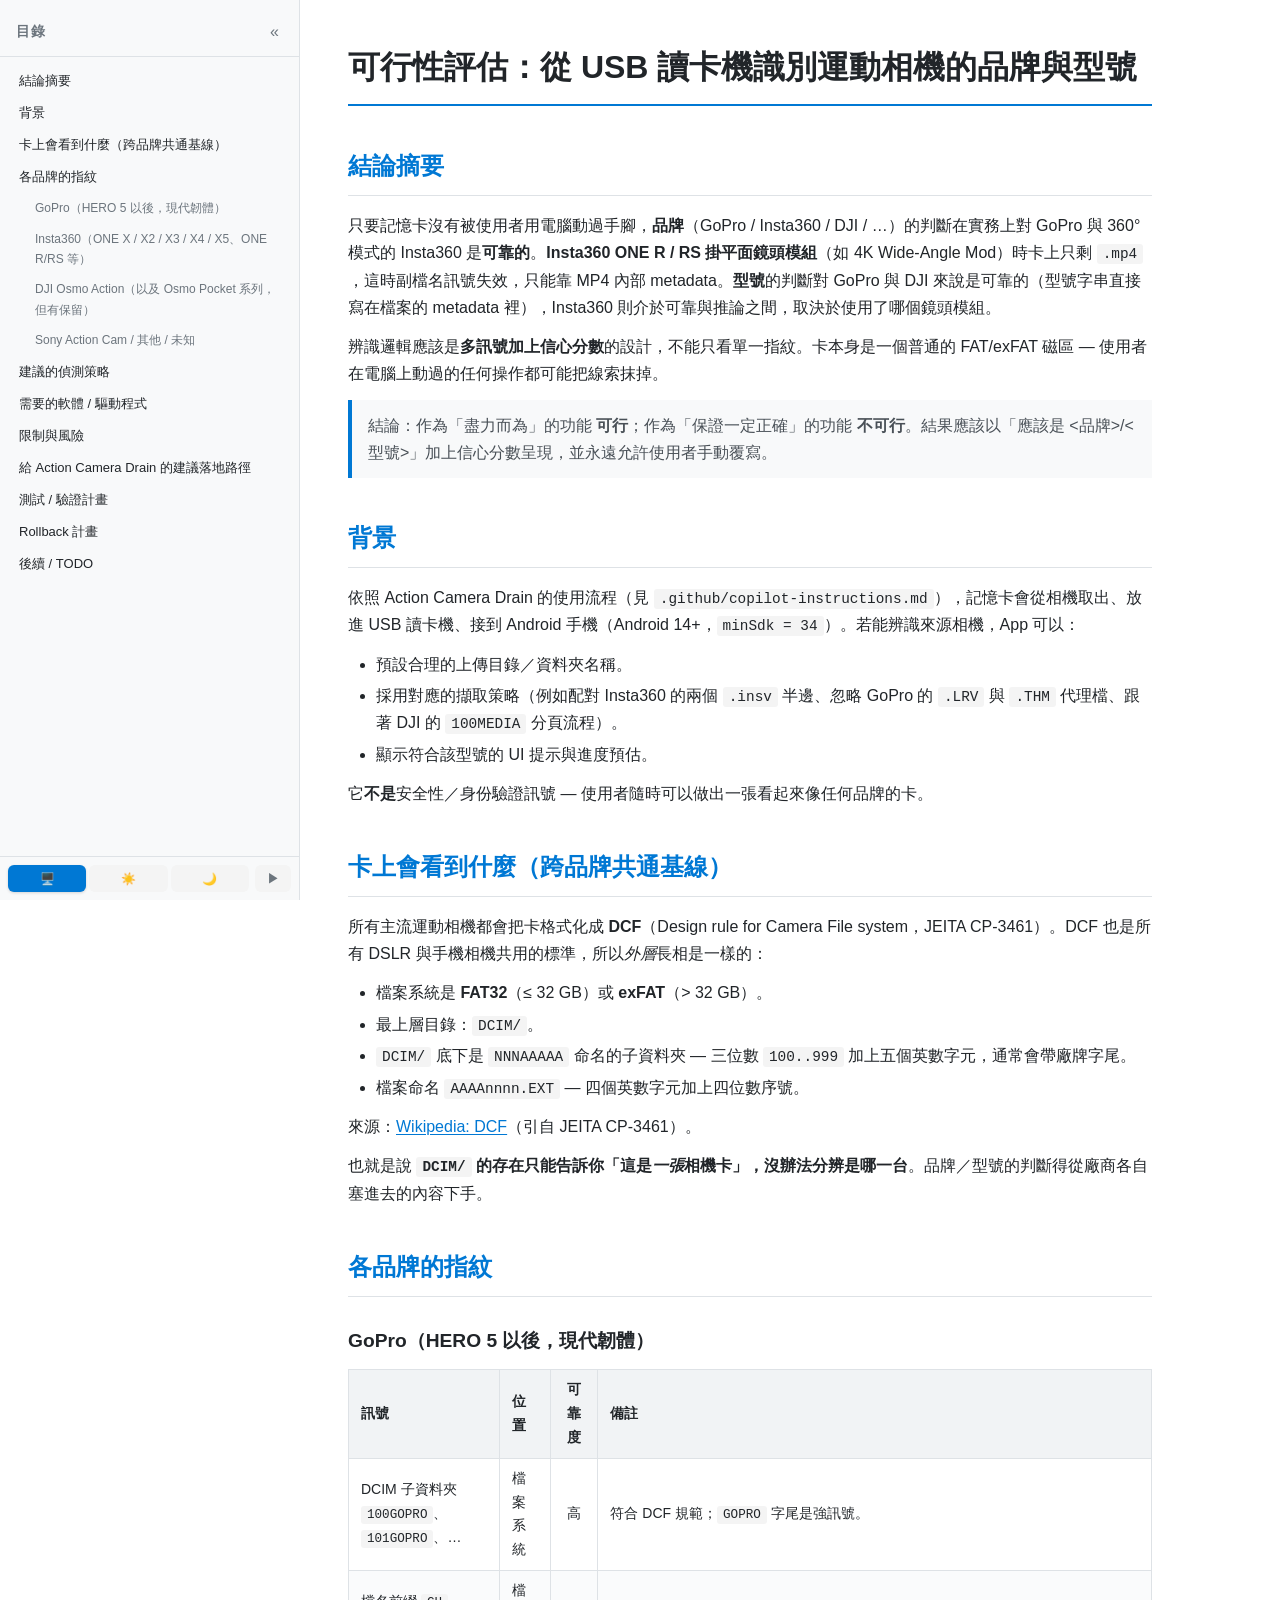
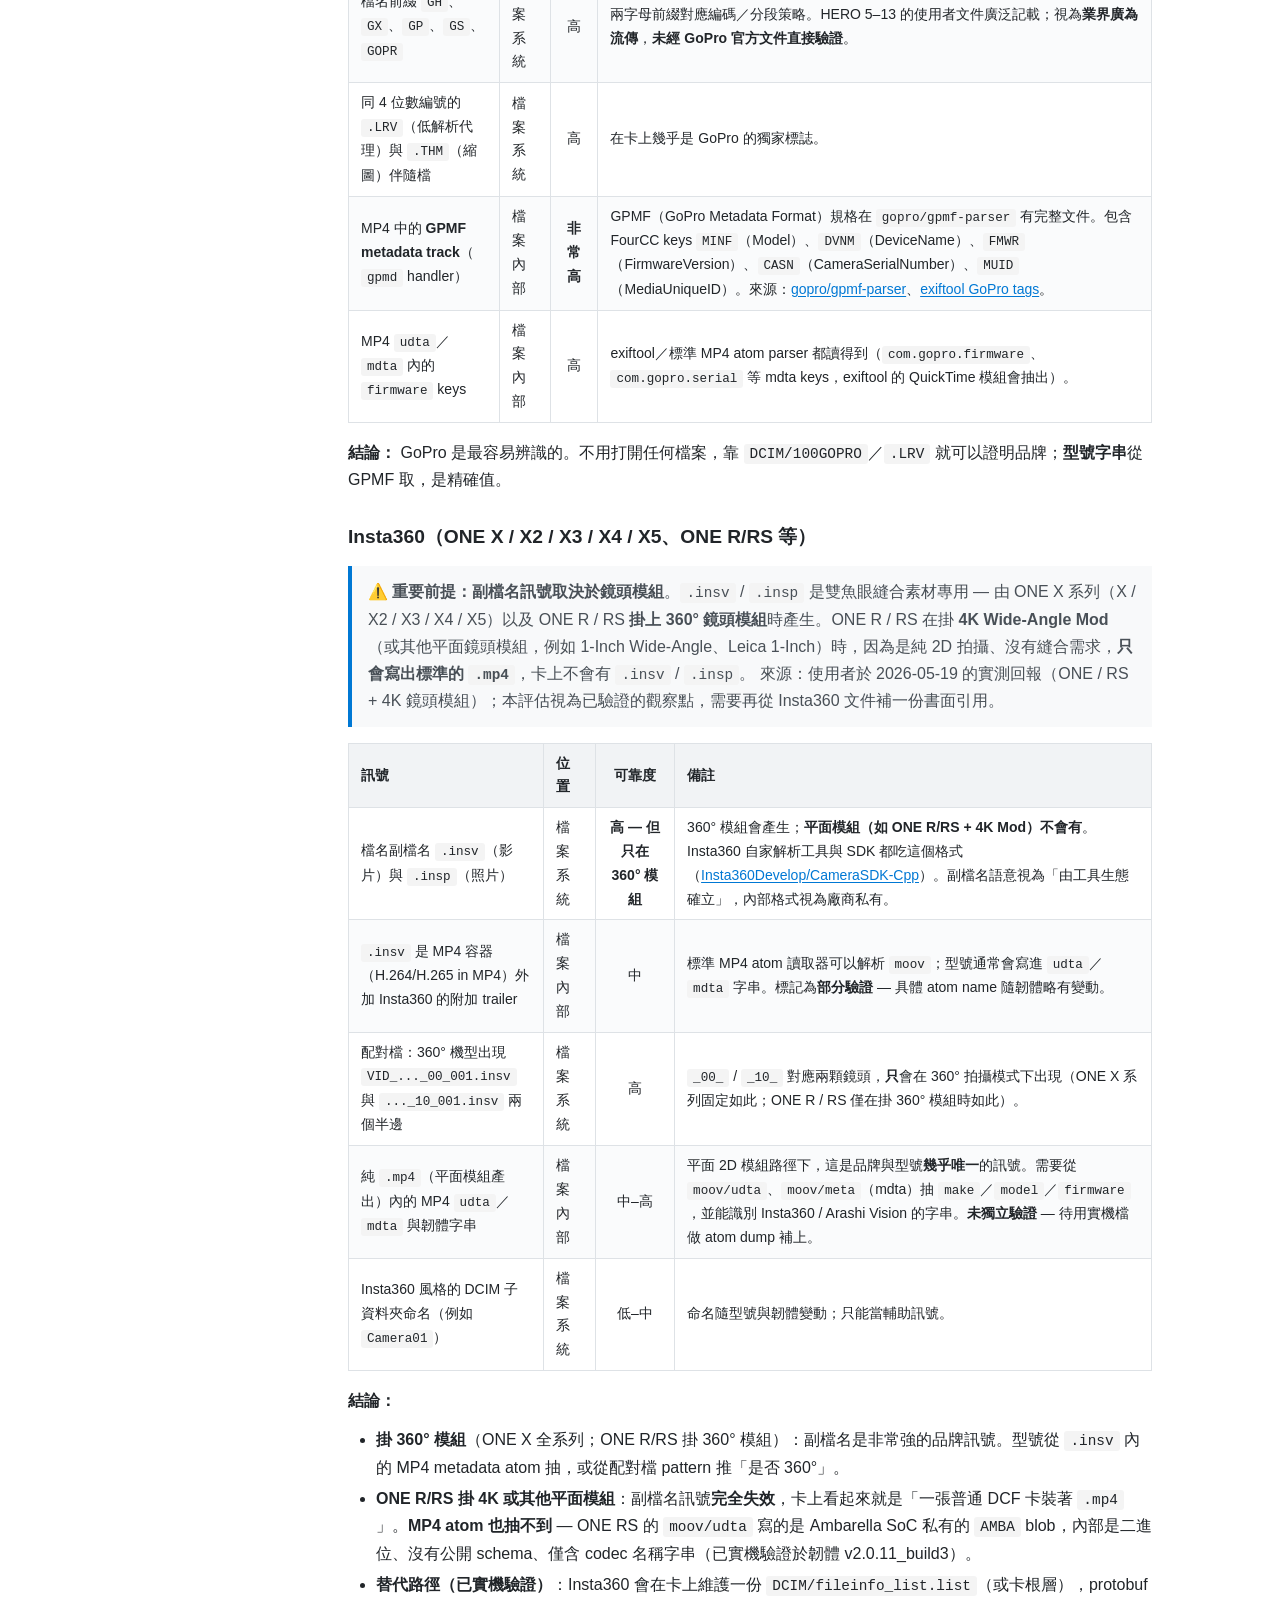
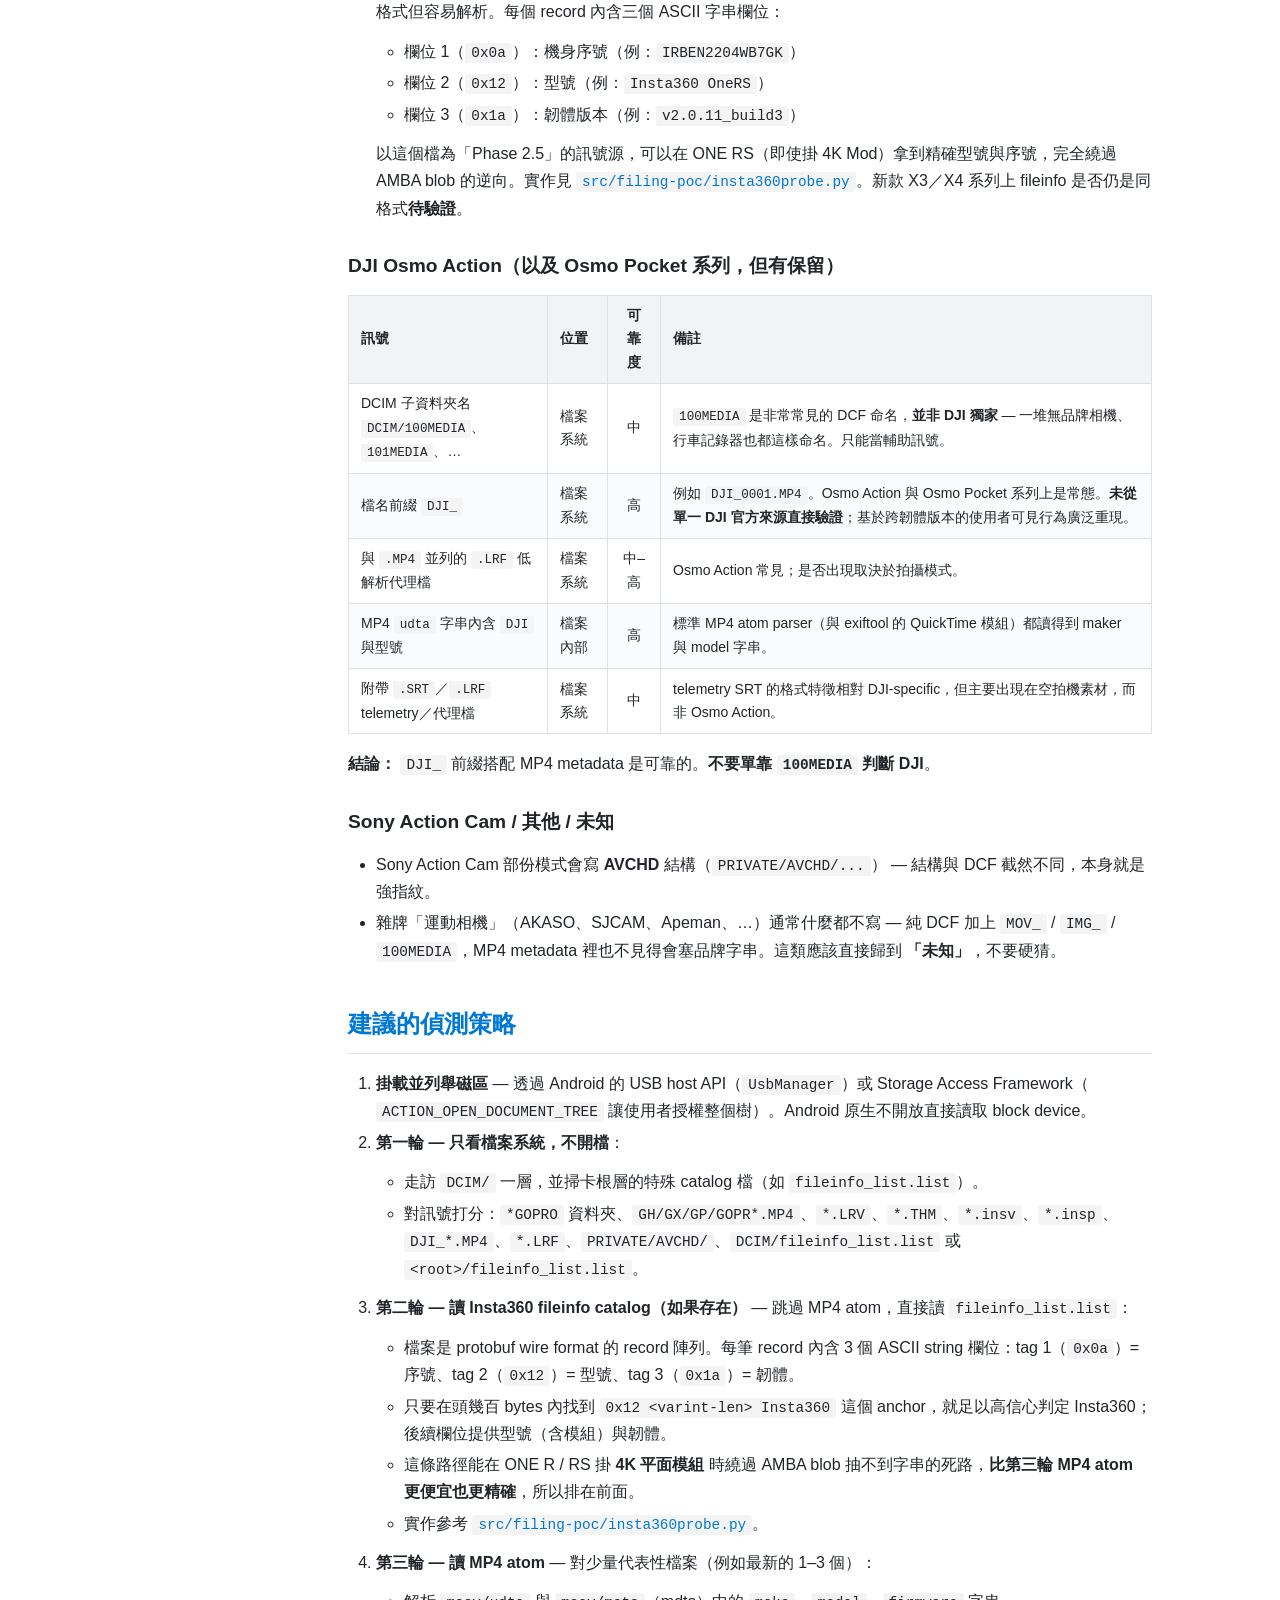
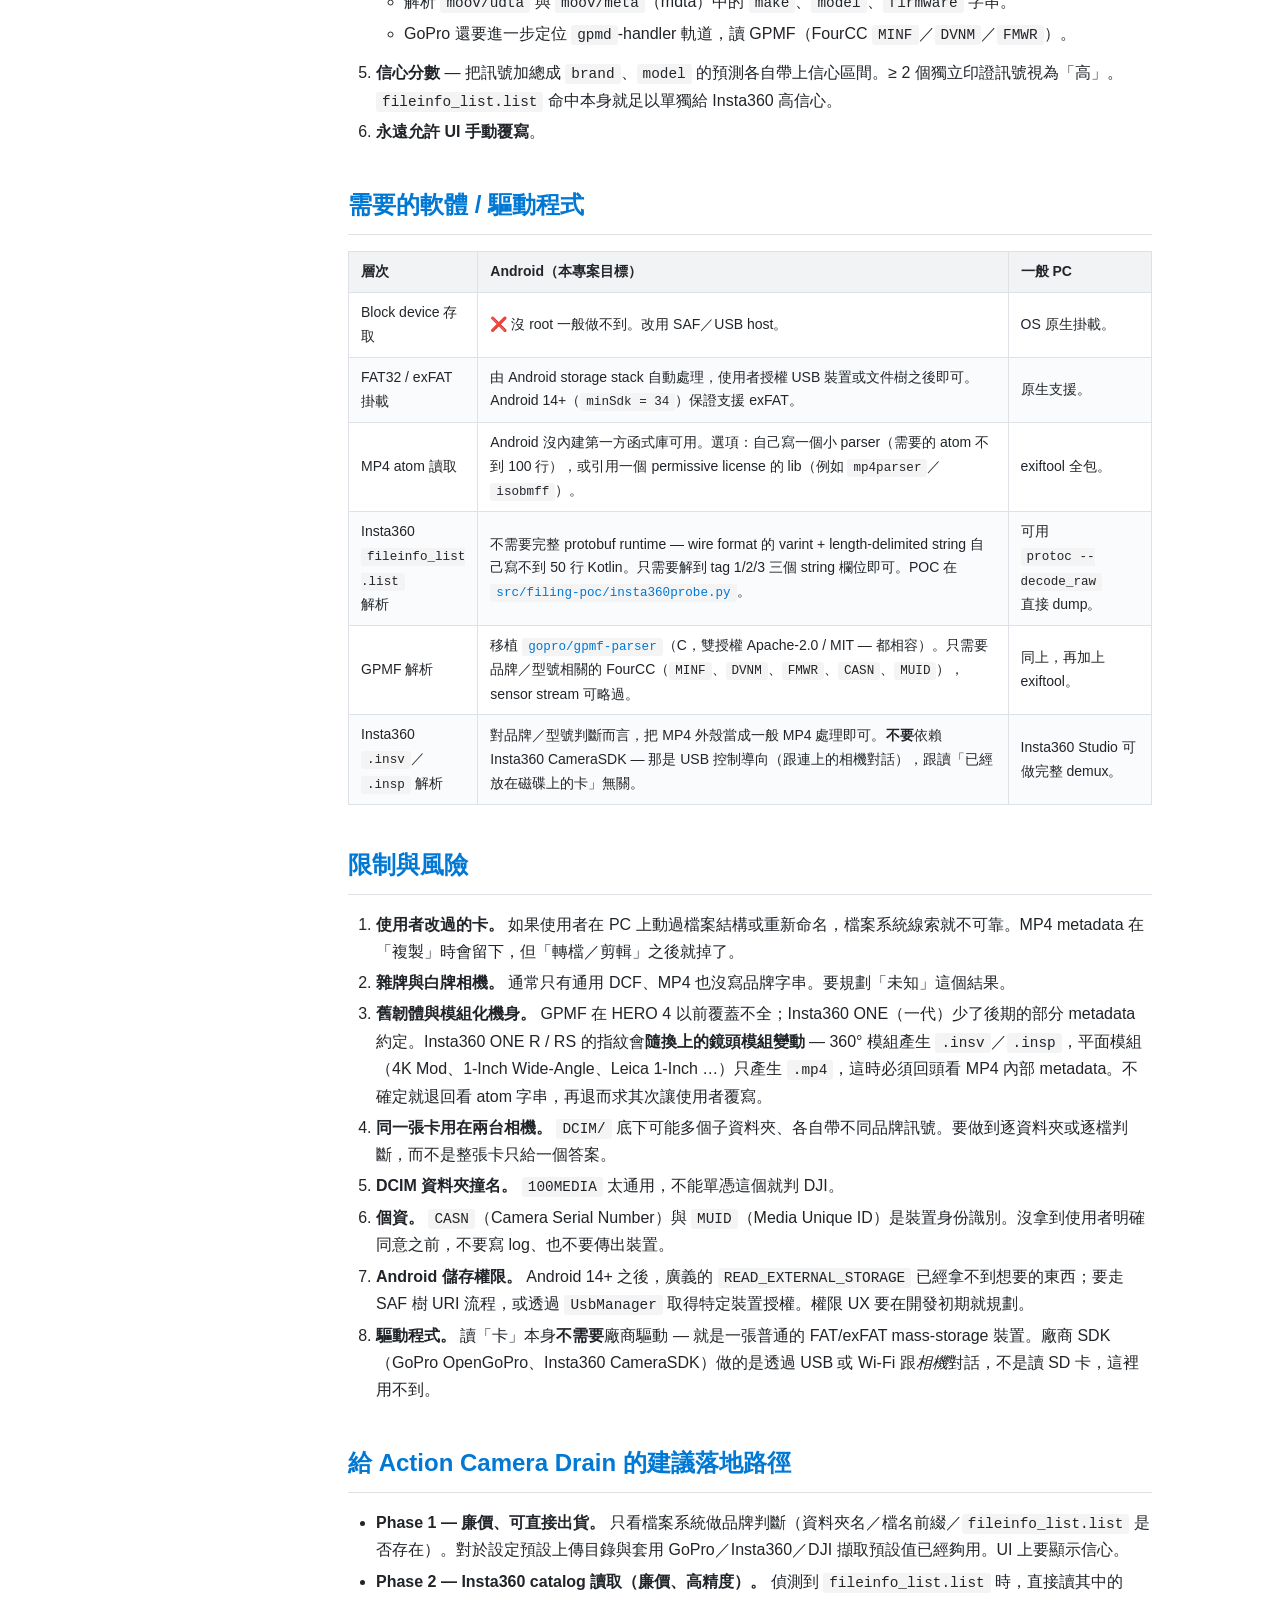
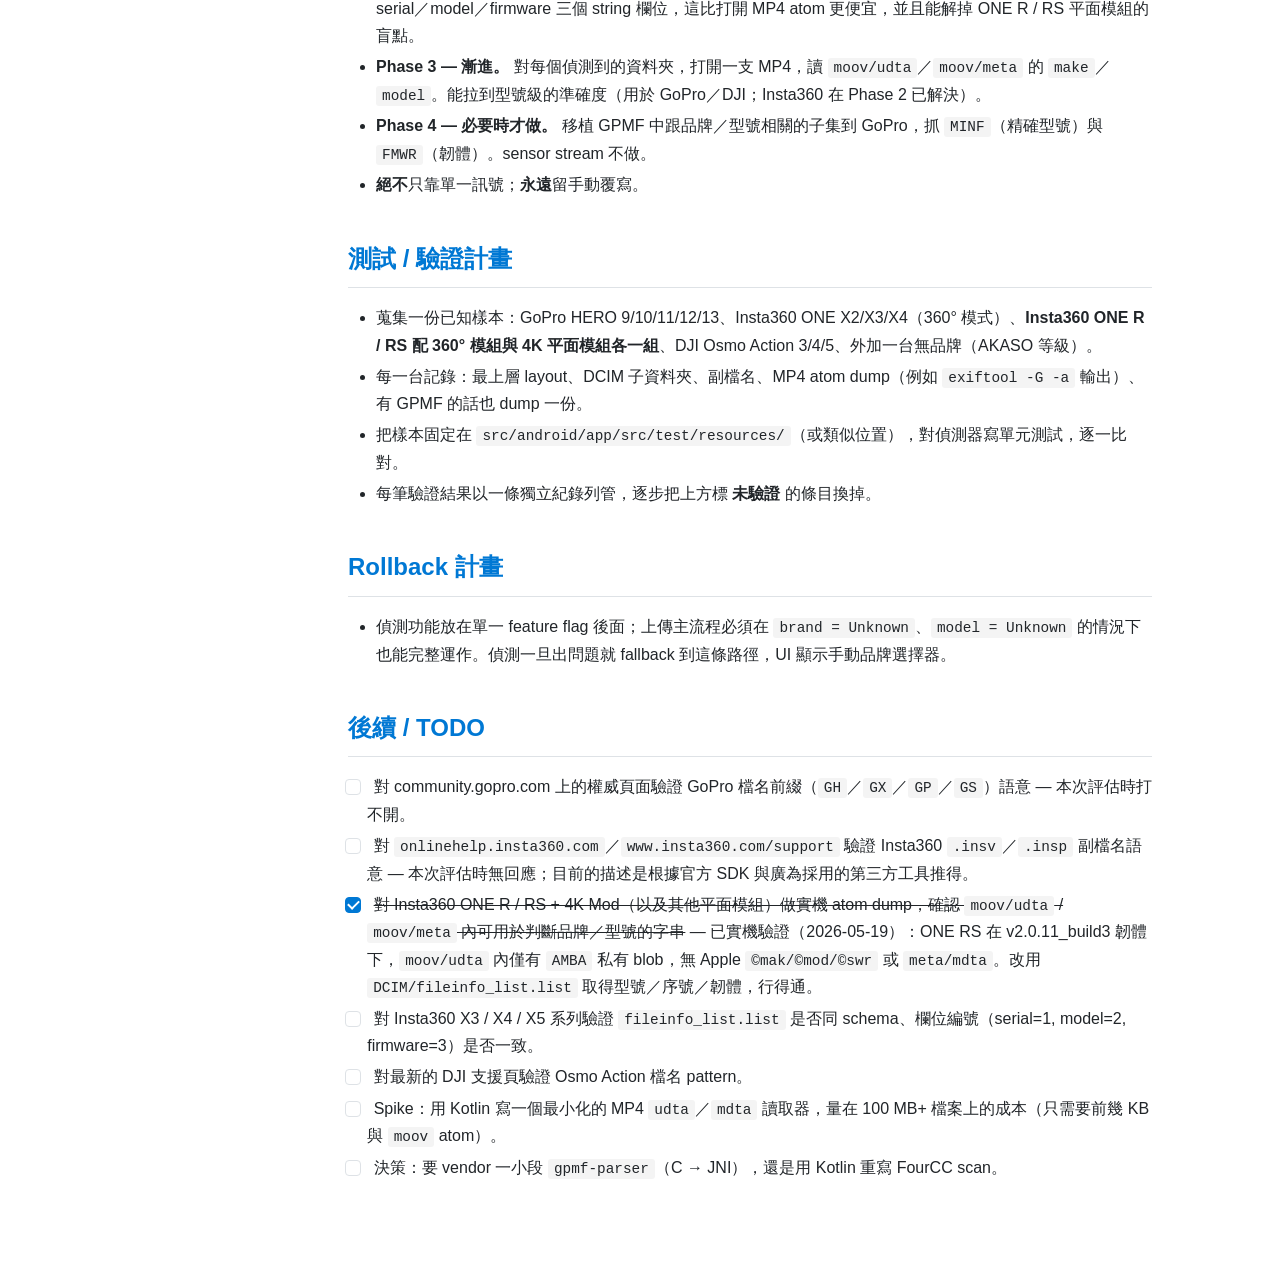
==== commit 40db6e05: "docs(eval-flash-detection): integrate fileinfo_list.list into strategy The Insta360 fileinfo_list.li" ====
--- a/docs/eval-action-camera-flash-detection.html
+++ b/docs/eval-action-camera-flash-detection.html
@@ -634,7 +634,7 @@
     padding-bottom: 4mm;
   }
   @top-right {
-    content: "2026-05-19 03:35:00";
+    content: "2026-05-20 14:30:00";
     font: 10pt / 1.2 -apple-system, "Segoe UI", system-ui, sans-serif;
     color: #777;
     padding-bottom: 4mm;
@@ -1061,18 +1061,27 @@
 <li>
 <p><strong>第一輪 — 只看檔案系統，不開檔</strong>：</p>
 <ul>
-<li>走訪 <span class="inline-code-wrapper"><code>DCIM/</code><button class="copy-btn inline-copy" onclick="copyInlineCode(this)">Copy</button></span> 一層。</li>
-<li>對訊號打分：<span class="inline-code-wrapper"><code>*GOPRO</code><button class="copy-btn inline-copy" onclick="copyInlineCode(this)">Copy</button></span> 資料夾、<span class="inline-code-wrapper"><code>GH/GX/GP/GOPR*.MP4</code><button class="copy-btn inline-copy" onclick="copyInlineCode(this)">Copy</button></span>、<span class="inline-code-wrapper"><code>*.LRV</code><button class="copy-btn inline-copy" onclick="copyInlineCode(this)">Copy</button></span>、<span class="inline-code-wrapper"><code>*.THM</code><button class="copy-btn inline-copy" onclick="copyInlineCode(this)">Copy</button></span>、<span class="inline-code-wrapper"><code>*.insv</code><button class="copy-btn inline-copy" onclick="copyInlineCode(this)">Copy</button></span>、<span class="inline-code-wrapper"><code>*.insp</code><button class="copy-btn inline-copy" onclick="copyInlineCode(this)">Copy</button></span>、<span class="inline-code-wrapper"><code>DJI_*.MP4</code><button class="copy-btn inline-copy" onclick="copyInlineCode(this)">Copy</button></span>、<span class="inline-code-wrapper"><code>*.LRF</code><button class="copy-btn inline-copy" onclick="copyInlineCode(this)">Copy</button></span>、<span class="inline-code-wrapper"><code>PRIVATE/AVCHD/</code><button class="copy-btn inline-copy" onclick="copyInlineCode(this)">Copy</button></span>。</li>
+<li>走訪 <span class="inline-code-wrapper"><code>DCIM/</code><button class="copy-btn inline-copy" onclick="copyInlineCode(this)">Copy</button></span> 一層，並掃卡根層的特殊 catalog 檔（如 <span class="inline-code-wrapper"><code>fileinfo_list.list</code><button class="copy-btn inline-copy" onclick="copyInlineCode(this)">Copy</button></span>）。</li>
+<li>對訊號打分：<span class="inline-code-wrapper"><code>*GOPRO</code><button class="copy-btn inline-copy" onclick="copyInlineCode(this)">Copy</button></span> 資料夾、<span class="inline-code-wrapper"><code>GH/GX/GP/GOPR*.MP4</code><button class="copy-btn inline-copy" onclick="copyInlineCode(this)">Copy</button></span>、<span class="inline-code-wrapper"><code>*.LRV</code><button class="copy-btn inline-copy" onclick="copyInlineCode(this)">Copy</button></span>、<span class="inline-code-wrapper"><code>*.THM</code><button class="copy-btn inline-copy" onclick="copyInlineCode(this)">Copy</button></span>、<span class="inline-code-wrapper"><code>*.insv</code><button class="copy-btn inline-copy" onclick="copyInlineCode(this)">Copy</button></span>、<span class="inline-code-wrapper"><code>*.insp</code><button class="copy-btn inline-copy" onclick="copyInlineCode(this)">Copy</button></span>、<span class="inline-code-wrapper"><code>DJI_*.MP4</code><button class="copy-btn inline-copy" onclick="copyInlineCode(this)">Copy</button></span>、<span class="inline-code-wrapper"><code>*.LRF</code><button class="copy-btn inline-copy" onclick="copyInlineCode(this)">Copy</button></span>、<span class="inline-code-wrapper"><code>PRIVATE/AVCHD/</code><button class="copy-btn inline-copy" onclick="copyInlineCode(this)">Copy</button></span>、<span class="inline-code-wrapper"><code>DCIM/fileinfo_list.list</code><button class="copy-btn inline-copy" onclick="copyInlineCode(this)">Copy</button></span> 或 <span class="inline-code-wrapper"><code>&lt;root&gt;/fileinfo_list.list</code><button class="copy-btn inline-copy" onclick="copyInlineCode(this)">Copy</button></span>。</li>
 </ul>
 </li>
 <li>
-<p><strong>第二輪 — 讀 MP4 atom</strong> — 對少量代表性檔案（例如最新的 1–3 個）：</p>
+<p><strong>第二輪 — 讀 Insta360 fileinfo catalog（如果存在）</strong> — 跳過 MP4 atom，直接讀 <span class="inline-code-wrapper"><code>fileinfo_list.list</code><button class="copy-btn inline-copy" onclick="copyInlineCode(this)">Copy</button></span>：</p>
+<ul>
+<li>檔案是 protobuf wire format 的 record 陣列。每筆 record 內含 3 個 ASCII string 欄位：tag 1（<span class="inline-code-wrapper"><code>0x0a</code><button class="copy-btn inline-copy" onclick="copyInlineCode(this)">Copy</button></span>）= 序號、tag 2（<span class="inline-code-wrapper"><code>0x12</code><button class="copy-btn inline-copy" onclick="copyInlineCode(this)">Copy</button></span>）= 型號、tag 3（<span class="inline-code-wrapper"><code>0x1a</code><button class="copy-btn inline-copy" onclick="copyInlineCode(this)">Copy</button></span>）= 韌體。</li>
+<li>只要在頭幾百 bytes 內找到 <span class="inline-code-wrapper"><code>0x12 &lt;varint-len&gt; Insta360</code><button class="copy-btn inline-copy" onclick="copyInlineCode(this)">Copy</button></span> 這個 anchor，就足以高信心判定 Insta360；後續欄位提供型號（含模組）與韌體。</li>
+<li>這條路徑能在 ONE R / RS 掛 <strong>4K 平面模組</strong> 時繞過 AMBA blob 抽不到字串的死路，<strong>比第三輪 MP4 atom 更便宜也更精確</strong>，所以排在前面。</li>
+<li>實作參考 <a href="../src/filing-poc/insta360probe.py"><span class="inline-code-wrapper"><code>src/filing-poc/insta360probe.py</code><button class="copy-btn inline-copy" onclick="copyInlineCode(this)">Copy</button></span></a>。</li>
+</ul>
+</li>
+<li>
+<p><strong>第三輪 — 讀 MP4 atom</strong> — 對少量代表性檔案（例如最新的 1–3 個）：</p>
 <ul>
 <li>解析 <span class="inline-code-wrapper"><code>moov/udta</code><button class="copy-btn inline-copy" onclick="copyInlineCode(this)">Copy</button></span> 與 <span class="inline-code-wrapper"><code>moov/meta</code><button class="copy-btn inline-copy" onclick="copyInlineCode(this)">Copy</button></span>（mdta）中的 <span class="inline-code-wrapper"><code>make</code><button class="copy-btn inline-copy" onclick="copyInlineCode(this)">Copy</button></span>、<span class="inline-code-wrapper"><code>model</code><button class="copy-btn inline-copy" onclick="copyInlineCode(this)">Copy</button></span>、<span class="inline-code-wrapper"><code>firmware</code><button class="copy-btn inline-copy" onclick="copyInlineCode(this)">Copy</button></span> 字串。</li>
 <li>GoPro 還要進一步定位 <span class="inline-code-wrapper"><code>gpmd</code><button class="copy-btn inline-copy" onclick="copyInlineCode(this)">Copy</button></span>-handler 軌道，讀 GPMF（FourCC <span class="inline-code-wrapper"><code>MINF</code><button class="copy-btn inline-copy" onclick="copyInlineCode(this)">Copy</button></span>／<span class="inline-code-wrapper"><code>DVNM</code><button class="copy-btn inline-copy" onclick="copyInlineCode(this)">Copy</button></span>／<span class="inline-code-wrapper"><code>FMWR</code><button class="copy-btn inline-copy" onclick="copyInlineCode(this)">Copy</button></span>）。</li>
 </ul>
 </li>
-<li><strong>信心分數</strong> — 把訊號加總成 <span class="inline-code-wrapper"><code>brand</code><button class="copy-btn inline-copy" onclick="copyInlineCode(this)">Copy</button></span>、<span class="inline-code-wrapper"><code>model</code><button class="copy-btn inline-copy" onclick="copyInlineCode(this)">Copy</button></span> 的預測各自帶上信心區間。≥ 2 個獨立印證訊號視為「高」。</li>
+<li><strong>信心分數</strong> — 把訊號加總成 <span class="inline-code-wrapper"><code>brand</code><button class="copy-btn inline-copy" onclick="copyInlineCode(this)">Copy</button></span>、<span class="inline-code-wrapper"><code>model</code><button class="copy-btn inline-copy" onclick="copyInlineCode(this)">Copy</button></span> 的預測各自帶上信心區間。≥ 2 個獨立印證訊號視為「高」。<span class="inline-code-wrapper"><code>fileinfo_list.list</code><button class="copy-btn inline-copy" onclick="copyInlineCode(this)">Copy</button></span> 命中本身就足以單獨給 Insta360 高信心。</li>
 <li><strong>永遠允許 UI 手動覆寫</strong>。</li>
 </ol>
 <h2 id="需要的軟體-驅動程式">需要的軟體 / 驅動程式</h2>
@@ -1097,6 +1106,11 @@
 <td>MP4 atom 讀取</td>
 <td>Android 沒內建第一方函式庫可用。選項：自己寫一個小 parser（需要的 atom 不到 100 行），或引用一個 permissive license 的 lib（例如 <span class="inline-code-wrapper"><code>mp4parser</code><button class="copy-btn inline-copy" onclick="copyInlineCode(this)">Copy</button></span>／<span class="inline-code-wrapper"><code>isobmff</code><button class="copy-btn inline-copy" onclick="copyInlineCode(this)">Copy</button></span>）。</td>
 <td>exiftool 全包。</td>
+</tr>
+<tr>
+<td>Insta360 <span class="inline-code-wrapper"><code>fileinfo_list.list</code><button class="copy-btn inline-copy" onclick="copyInlineCode(this)">Copy</button></span> 解析</td>
+<td>不需要完整 protobuf runtime — wire format 的 varint + length-delimited string 自己寫不到 50 行 Kotlin。只需要解到 tag 1/2/3 三個 string 欄位即可。POC 在 <a href="../src/filing-poc/insta360probe.py"><span class="inline-code-wrapper"><code>src/filing-poc/insta360probe.py</code><button class="copy-btn inline-copy" onclick="copyInlineCode(this)">Copy</button></span></a>。</td>
+<td>可用 <span class="inline-code-wrapper"><code>protoc --decode_raw</code><button class="copy-btn inline-copy" onclick="copyInlineCode(this)">Copy</button></span> 直接 dump。</td>
 </tr>
 <tr>
 <td>GPMF 解析</td>
@@ -1122,9 +1136,10 @@
 </ol>
 <h2 id="給-action-camera-drain-的建議落地路徑">給 Action Camera Drain 的建議落地路徑</h2>
 <ul>
-<li><strong>Phase 1 — 廉價、可直接出貨。</strong> 只看檔案系統做品牌判斷（資料夾名／檔名前綴）。對於設定預設上傳目錄與套用 GoPro／Insta360／DJI 擷取預設值已經夠用。UI 上要顯示信心。</li>
-<li><strong>Phase 2 — 漸進。</strong> 對每個偵測到的資料夾，打開一支 MP4，讀 <span class="inline-code-wrapper"><code>moov/udta</code><button class="copy-btn inline-copy" onclick="copyInlineCode(this)">Copy</button></span>／<span class="inline-code-wrapper"><code>moov/meta</code><button class="copy-btn inline-copy" onclick="copyInlineCode(this)">Copy</button></span> 的 <span class="inline-code-wrapper"><code>make</code><button class="copy-btn inline-copy" onclick="copyInlineCode(this)">Copy</button></span>／<span class="inline-code-wrapper"><code>model</code><button class="copy-btn inline-copy" onclick="copyInlineCode(this)">Copy</button></span>。能拉到型號級的準確度。</li>
-<li><strong>Phase 3 — 必要時才做。</strong> 移植 GPMF 中跟品牌／型號相關的子集到 GoPro，抓 <span class="inline-code-wrapper"><code>MINF</code><button class="copy-btn inline-copy" onclick="copyInlineCode(this)">Copy</button></span>（精確型號）與 <span class="inline-code-wrapper"><code>FMWR</code><button class="copy-btn inline-copy" onclick="copyInlineCode(this)">Copy</button></span>（韌體）。sensor stream 不做。</li>
+<li><strong>Phase 1 — 廉價、可直接出貨。</strong> 只看檔案系統做品牌判斷（資料夾名／檔名前綴／<span class="inline-code-wrapper"><code>fileinfo_list.list</code><button class="copy-btn inline-copy" onclick="copyInlineCode(this)">Copy</button></span> 是否存在）。對於設定預設上傳目錄與套用 GoPro／Insta360／DJI 擷取預設值已經夠用。UI 上要顯示信心。</li>
+<li><strong>Phase 2 — Insta360 catalog 讀取（廉價、高精度）。</strong> 偵測到 <span class="inline-code-wrapper"><code>fileinfo_list.list</code><button class="copy-btn inline-copy" onclick="copyInlineCode(this)">Copy</button></span> 時，直接讀其中的 serial／model／firmware 三個 string 欄位，這比打開 MP4 atom 更便宜，並且能解掉 ONE R / RS 平面模組的盲點。</li>
+<li><strong>Phase 3 — 漸進。</strong> 對每個偵測到的資料夾，打開一支 MP4，讀 <span class="inline-code-wrapper"><code>moov/udta</code><button class="copy-btn inline-copy" onclick="copyInlineCode(this)">Copy</button></span>／<span class="inline-code-wrapper"><code>moov/meta</code><button class="copy-btn inline-copy" onclick="copyInlineCode(this)">Copy</button></span> 的 <span class="inline-code-wrapper"><code>make</code><button class="copy-btn inline-copy" onclick="copyInlineCode(this)">Copy</button></span>／<span class="inline-code-wrapper"><code>model</code><button class="copy-btn inline-copy" onclick="copyInlineCode(this)">Copy</button></span>。能拉到型號級的準確度（用於 GoPro／DJI；Insta360 在 Phase 2 已解決）。</li>
+<li><strong>Phase 4 — 必要時才做。</strong> 移植 GPMF 中跟品牌／型號相關的子集到 GoPro，抓 <span class="inline-code-wrapper"><code>MINF</code><button class="copy-btn inline-copy" onclick="copyInlineCode(this)">Copy</button></span>（精確型號）與 <span class="inline-code-wrapper"><code>FMWR</code><button class="copy-btn inline-copy" onclick="copyInlineCode(this)">Copy</button></span>（韌體）。sensor stream 不做。</li>
 <li><strong>絕不</strong>只靠單一訊號；<strong>永遠</strong>留手動覆寫。</li>
 </ul>
 <h2 id="測試-驗證計畫">測試 / 驗證計畫</h2>
